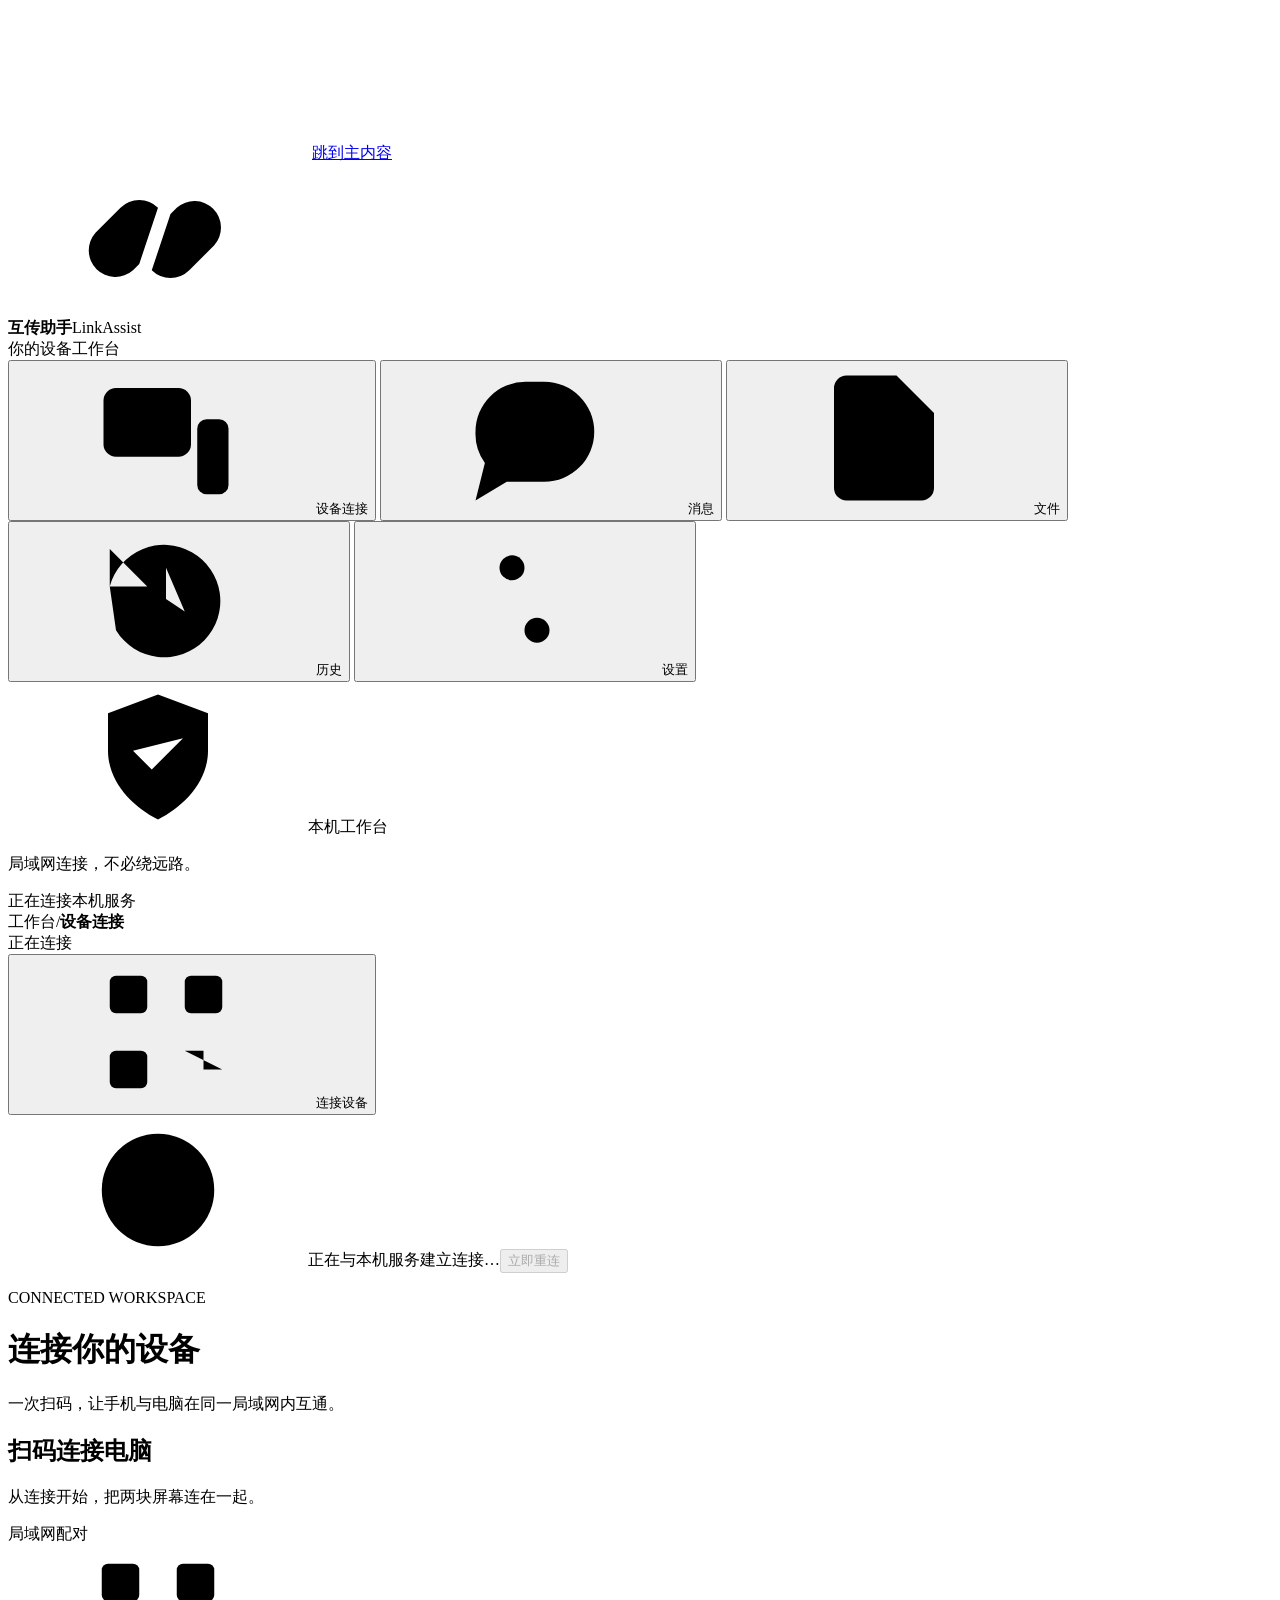
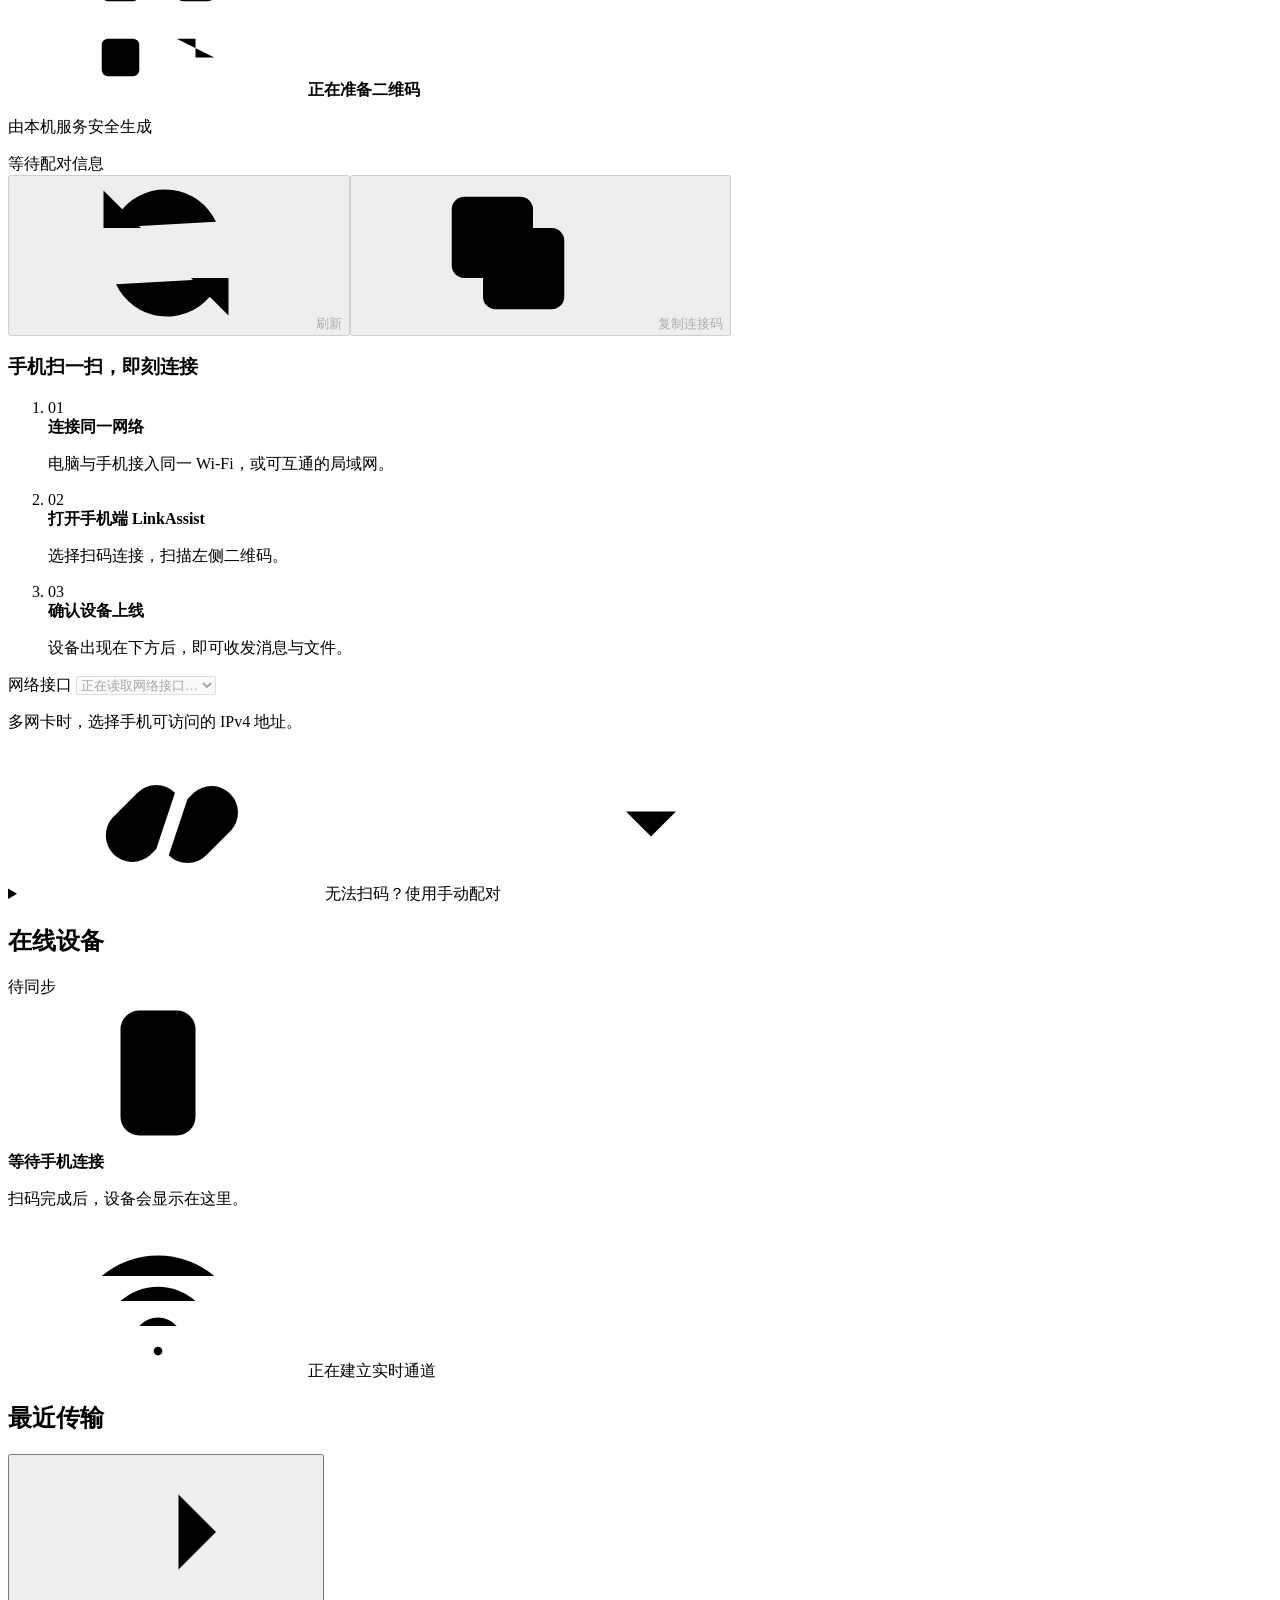
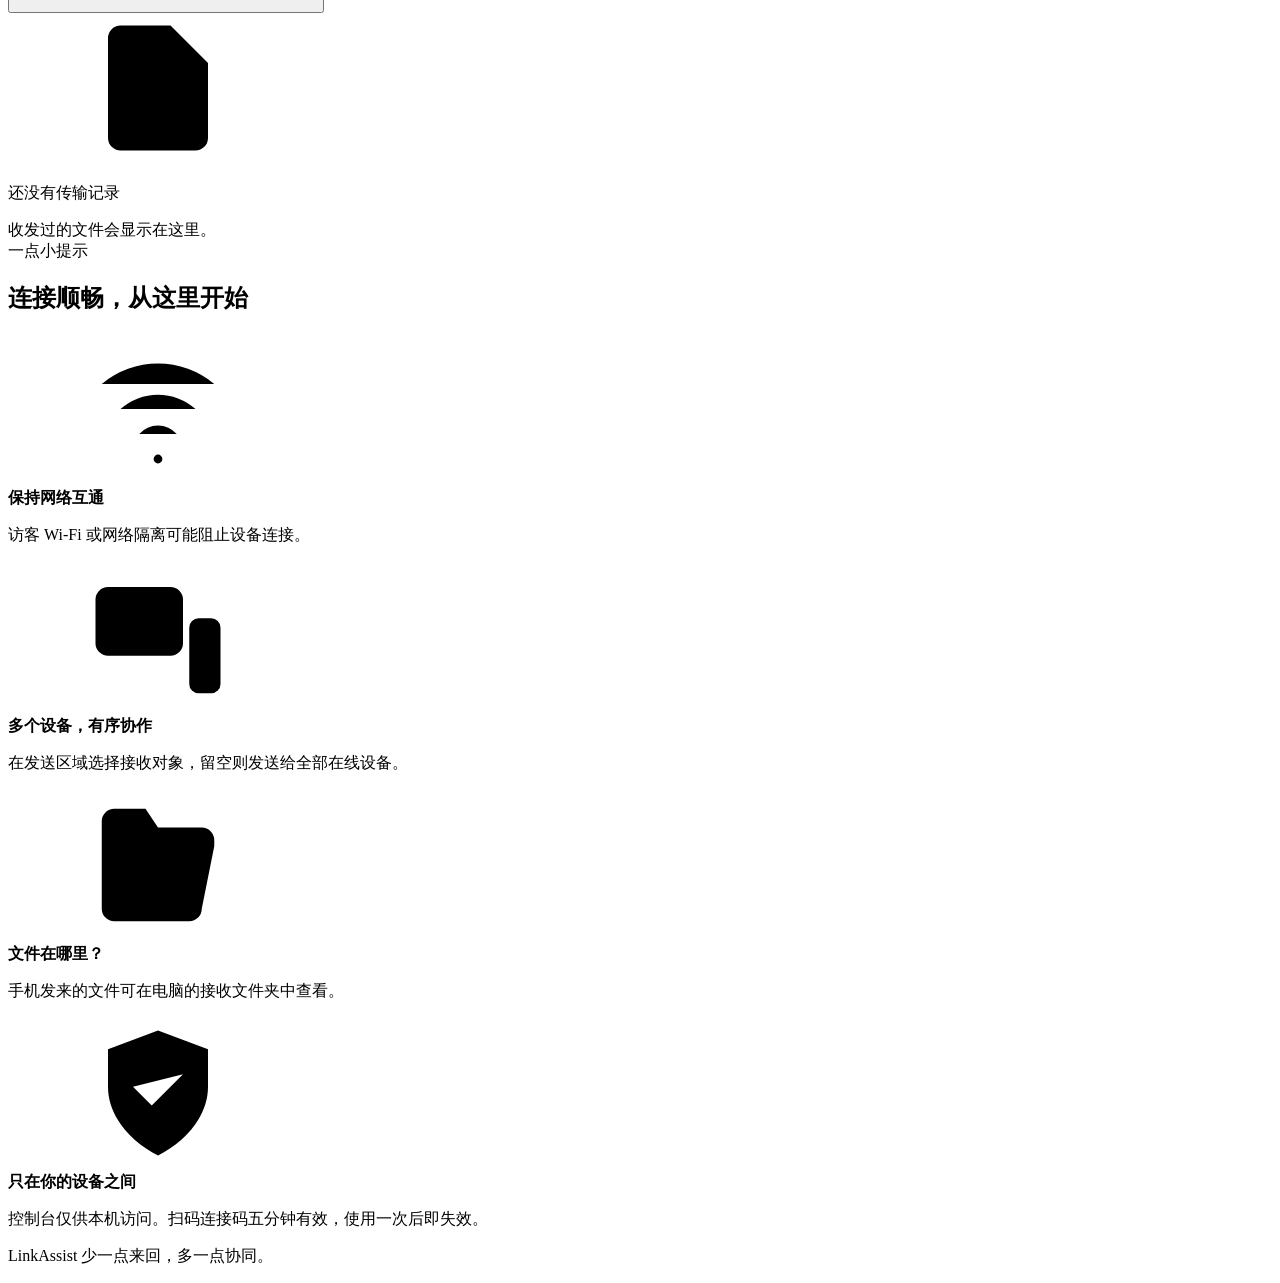
==== pc/static/index.html @ c42f3e5c "feat: 扫码配对、双端界面重构与 GitHub 自动检查更新 (3.0.0) - 电脑端:一次性扫码配对二维码(5分钟/单次有效)、控制台仅限本机访问、   界面全面重构(侧栏导航/传输队列/定向" ====
<!DOCTYPE html>
<html lang="zh-CN">
<head>
  <meta charset="utf-8">
  <meta name="viewport" content="width=device-width, initial-scale=1">
  <meta name="color-scheme" content="light">
  <title>互传助手 · LinkAssist</title>
  <link rel="icon" href="data:,">
  <link rel="stylesheet" href="/static/style.css?v=5">
  <script src="/static/app.js?v=5" defer></script>
</head>
<body>
  <svg class="svg-sprite" xmlns="http://www.w3.org/2000/svg" aria-hidden="true" focusable="false">
    <symbol id="i-link" viewBox="0 0 24 24"><path d="m10 13 4-4m-6 7-1 1a4.25 4.25 0 0 1-6-6l4-4a4.25 4.25 0 0 1 6 0m2 1 1-1a4.25 4.25 0 0 1 6 6l-4 4a4.25 4.25 0 0 1-6 0" transform="translate(1 0)"/></symbol>
    <symbol id="i-devices" viewBox="0 0 24 24"><rect x="2" y="4" width="14" height="11" rx="2"/><path d="M5 20h8m-4-5v5"/><rect x="17" y="9" width="5" height="12" rx="1.5"/><path d="M19 18h1"/></symbol>
    <symbol id="i-phone" viewBox="0 0 24 24"><rect x="6" y="2" width="12" height="20" rx="3"/><path d="M10 5h4m-3 14h2"/></symbol>
    <symbol id="i-message" viewBox="0 0 24 24"><path d="M21 11a8 8 0 0 1-8 8H7l-5 3 1.5-6A8 8 0 0 1 2 11a8 8 0 0 1 8-8h3a8 8 0 0 1 8 8Z"/><path d="M7 9h9m-9 4h6"/></symbol>
    <symbol id="i-file" viewBox="0 0 24 24"><path d="M14 2H6a2 2 0 0 0-2 2v16a2 2 0 0 0 2 2h12a2 2 0 0 0 2-2V8Zm0 0v6h6M8 13h8m-8 4h5"/></symbol>
    <symbol id="i-history" viewBox="0 0 24 24"><path d="M3 10a9 9 0 1 1 1 7M3 4v6h6m3-3v5l3 2"/></symbol>
    <symbol id="i-settings" viewBox="0 0 24 24"><path d="M4 7h6m4 0h6M4 17h10m4 0h2"/><circle cx="12" cy="7" r="2"/><circle cx="16" cy="17" r="2"/></symbol>
    <symbol id="i-qr" viewBox="0 0 24 24"><rect x="3" y="3" width="6" height="6" rx="1"/><rect x="15" y="3" width="6" height="6" rx="1"/><rect x="3" y="15" width="6" height="6" rx="1"/><path d="M15 15h3v3h3m-6 3h3m3-6v-3M3 12h3m6-9v3m0 6h3m-3 3v3"/></symbol>
    <symbol id="i-refresh" viewBox="0 0 24 24"><path d="M20 7a9 9 0 0 0-15-2L2 8m0-6v6h6m-4 9a9 9 0 0 0 15 2l3-3m0 6v-6h-6"/></symbol>
    <symbol id="i-copy" viewBox="0 0 24 24"><rect x="8" y="8" width="13" height="13" rx="2"/><path d="M16 8V5a2 2 0 0 0-2-2H5a2 2 0 0 0-2 2v9a2 2 0 0 0 2 2h3"/></symbol>
    <symbol id="i-upload" viewBox="0 0 24 24"><path d="M12 16V3m-5 5 5-5 5 5M4 15v4a2 2 0 0 0 2 2h12a2 2 0 0 0 2-2v-4"/></symbol>
    <symbol id="i-download" viewBox="0 0 24 24"><path d="M12 3v13m-5-5 5 5 5-5M4 16v3a2 2 0 0 0 2 2h12a2 2 0 0 0 2-2v-3"/></symbol>
    <symbol id="i-folder" viewBox="0 0 24 24"><path d="M3 7V5a2 2 0 0 1 2-2h5l2 3h7a2 2 0 0 1 2 2v1M3 7h16a2 2 0 0 1 2 2l-2 10a2 2 0 0 1-2 2H5a2 2 0 0 1-2-2Z"/></symbol>
    <symbol id="i-search" viewBox="0 0 24 24"><circle cx="10.5" cy="10.5" r="7"/><path d="m16 16 5 5"/></symbol>
    <symbol id="i-arrow" viewBox="0 0 24 24"><path d="M4 12h16m-6-6 6 6-6 6"/></symbol>
    <symbol id="i-chevron" viewBox="0 0 24 24"><path d="m8 10 4 4 4-4"/></symbol>
    <symbol id="i-close" viewBox="0 0 24 24"><path d="m6 6 12 12M6 18 18 6"/></symbol>
    <symbol id="i-minus" viewBox="0 0 24 24"><path d="M5 12h14"/></symbol>
    <symbol id="i-check" viewBox="0 0 24 24"><path d="m5 12 4 4L19 6"/></symbol>
    <symbol id="i-shield" viewBox="0 0 24 24"><path d="m12 2 8 3v6c0 5-4 9-8 11-4-2-8-6-8-11V5Zm-4 9 3 3 5-5"/></symbol>
    <symbol id="i-network" viewBox="0 0 24 24"><path d="M3 8a14 14 0 0 1 18 0M6 12a9 9 0 0 1 12 0m-9 4a4 4 0 0 1 6 0"/><circle cx="12" cy="20" r=".7"/></symbol>
    <symbol id="i-info" viewBox="0 0 24 24"><circle cx="12" cy="12" r="9"/><path d="M12 11v6m0-10v.1"/></symbol>
    <symbol id="i-external" viewBox="0 0 24 24"><path d="M14 3h7v7m0-7L10 14m0-10H5a2 2 0 0 0-2 2v13a2 2 0 0 0 2 2h13a2 2 0 0 0 2-2v-5"/></symbol>
    <symbol id="i-bell" viewBox="0 0 24 24"><path d="M18 8a6 6 0 0 0-12 0c0 8-3 8-3 10h18c0-2-3-2-3-10M9 21h6"/></symbol>
    <symbol id="i-send" viewBox="0 0 24 24"><path d="m3 3 19 9-19 9 4-9Zm4 9h15"/></symbol>
    <symbol id="i-trash" viewBox="0 0 24 24"><path d="M3 6h18M9 6V3h6v3M5 6l1 15h12l1-15M10 10v7m4-7v7"/></symbol>
  </svg>

  <a class="skip-link" href="#mainContent">跳到主内容</a>
  <div class="desktop-titlebar" id="desktopTitlebar" hidden>
    <div class="titlebar-label pywebview-drag-region"><svg class="icon"><use href="#i-link"/></svg><span>LinkAssist · 互传助手</span></div>
    <button class="window-button" id="btnCollapse" type="button" title="收起到悬浮球" aria-label="收起到悬浮球"><svg class="icon"><use href="#i-minus"/></svg></button>
    <button class="window-button window-close" id="btnQuit" type="button" title="退出互传助手" aria-label="退出互传助手"><svg class="icon"><use href="#i-close"/></svg></button>
  </div>

  <div class="app-shell">
    <aside class="sidebar" aria-label="主导航">
      <div class="brand"><span class="brand-mark"><svg class="icon"><use href="#i-link"/></svg></span><div><strong>互传助手</strong><span>LinkAssist</span></div></div>
      <div class="nav-caption">你的设备工作台</div>
      <nav class="navigation" aria-label="功能页面">
        <button class="nav-item active" type="button" data-view="connections" aria-current="page"><svg class="icon"><use href="#i-devices"/></svg><span>设备连接</span></button>
        <button class="nav-item" type="button" data-view="messages"><svg class="icon"><use href="#i-message"/></svg><span>消息</span><span class="nav-count" id="navMessageCount" hidden></span></button>
        <button class="nav-item" type="button" data-view="files"><svg class="icon"><use href="#i-file"/></svg><span>文件</span></button>
        <button class="nav-item" type="button" data-view="history"><svg class="icon"><use href="#i-history"/></svg><span>历史</span></button>
        <button class="nav-item" type="button" data-view="settings"><svg class="icon"><use href="#i-settings"/></svg><span>设置</span></button>
      </nav>
      <div class="sidebar-foot">
        <div class="local-label"><svg class="icon"><use href="#i-shield"/></svg><span>本机工作台</span></div>
        <p>局域网连接，不必绕远路。</p>
        <div class="sidebar-status"><span class="dot" id="sidebarDot"></span><span id="sidebarStatus">正在连接本机服务</span></div>
      </div>
    </aside>

    <div class="workspace">
      <header class="topbar">
        <div class="breadcrumb"><span>工作台</span><span class="breadcrumb-slash">/</span><strong id="viewLabel">设备连接</strong></div>
        <div class="topbar-actions">
          <label class="top-recipient" id="topRecipient" hidden><span>发送至</span><select id="recipientSelect" aria-label="消息与文件的接收对象"><option value="">全部在线设备</option></select></label>
          <div class="service-status" role="status"><span class="dot" id="dotService"></span><span id="serviceText">正在连接</span></div>
          <button class="button secondary small" id="btnQuickPair" type="button"><svg class="icon"><use href="#i-qr"/></svg><span>连接设备</span></button>
        </div>
      </header>
      <div class="service-banner" id="connectionNotice" role="status"><svg class="icon"><use href="#i-info"/></svg><span id="connectionNoticeText">正在与本机服务建立连接…</span><button class="text-button" id="btnReconnect" type="button" disabled>立即重连</button></div>

      <div class="workspace-scroll" id="mainScroll" tabindex="0" role="region" aria-label="工作台内容，可滚动">
        <div class="content-grid">
          <main id="mainContent" tabindex="-1">
            <header class="page-heading"><p class="eyebrow" id="viewEyebrow">CONNECTED WORKSPACE</p><h1 id="pageTitle" tabindex="-1">连接你的设备</h1><p id="pageDescription">一次扫码，让手机与电脑在同一局域网内互通。</p></header>

            <section class="page" id="page-connections" aria-labelledby="pageTitle">
              <article class="panel pairing-card" aria-labelledby="pairTitle">
                <header class="panel-heading"><div><h2 id="pairTitle">扫码连接电脑</h2><p>从连接开始，把两块屏幕连在一起。</p></div><span class="badge neutral">局域网配对</span></header>
                <div class="pairing-body">
                  <div class="qr-column">
                    <div class="qr-frame" id="qrFrame" aria-busy="true">
                      <img id="qrImage" width="232" height="232" alt="使用手机端 LinkAssist 扫描此二维码连接电脑" hidden>
                      <div class="qr-placeholder" id="qrPlaceholder"><svg class="icon"><use href="#i-qr"/></svg><strong id="qrState">正在准备二维码</strong><p id="qrHint">由本机服务安全生成</p></div>
                    </div>
                    <div class="qr-caption"><span class="dot" id="qrDot"></span><span id="pairCountdown" role="timer" aria-live="off" aria-label="二维码有效时间">等待配对信息</span></div>
                    <div class="qr-actions"><button class="button ghost small" id="btnRefreshPair" type="button" disabled><svg class="icon"><use href="#i-refresh"/></svg>刷新</button><button class="button ghost small" id="btnCopyPair" type="button" disabled><svg class="icon"><use href="#i-copy"/></svg>复制连接码</button></div>
                  </div>
                  <div class="pair-guidance">
                    <h3>手机扫一扫，即刻连接</h3>
                    <ol class="pair-steps">
                      <li><span class="step-number">01</span><div><strong>连接同一网络</strong><p>电脑与手机接入同一 Wi-Fi，或可互通的局域网。</p></div></li>
                      <li><span class="step-number">02</span><div><strong>打开手机端 LinkAssist</strong><p>选择扫码连接，扫描左侧二维码。</p></div></li>
                      <li><span class="step-number">03</span><div><strong>确认设备上线</strong><p>设备出现在下方后，即可收发消息与文件。</p></div></li>
                    </ol>
                    <label class="field-label" for="hostSelect">网络接口</label>
                    <select id="hostSelect" disabled><option value="">正在读取网络接口…</option></select>
                    <p class="field-help" id="pairHostHint">多网卡时，选择手机可访问的 IPv4 地址。</p>
                  </div>
                </div>
                <p class="inline-notice error" id="pairError" role="status" hidden></p>
                <details class="manual-pair" id="manualPair">
                  <summary><svg class="icon"><use href="#i-link"/></svg><span>无法扫码？使用手动配对</span><svg class="icon chevron"><use href="#i-chevron"/></svg></summary>
                  <div class="manual-content"><p>仅在手机端填写以下信息；电脑控制台不对其他设备开放。</p><dl class="manual-grid">
                    <div><dt>连接地址</dt><dd><code id="detailAddr">等待服务连接</code><button class="icon-button" id="btnCopyAddr" type="button" aria-label="复制手机端连接地址" disabled><svg class="icon"><use href="#i-copy"/></svg></button></dd></div>
                    <div><dt>手动配对码</dt><dd><code id="detailToken">等待服务连接</code><button class="icon-button" id="btnCopyToken" type="button" aria-label="复制手动配对码" disabled><svg class="icon"><use href="#i-copy"/></svg></button></dd></div>
                    <div><dt>电脑名称</dt><dd id="detailName">等待服务连接</dd></div>
                  </dl></div>
                </details>
              </article>
              <article class="panel devices-panel" aria-labelledby="devicesTitle">
                <header class="panel-heading tight"><h2 id="devicesTitle">在线设备</h2><span class="subtle" id="deviceCount">待同步</span></header>
                <div class="device-list" id="deviceList"></div>
                <div class="empty-state compact" id="deviceEmpty"><span class="empty-icon"><svg class="icon"><use href="#i-phone"/></svg></span><div><strong id="deviceEmptyTitle">等待手机连接</strong><p id="deviceEmptyHint">扫码完成后，设备会显示在这里。</p></div></div>
                <div class="panel-foot"><svg class="icon"><use href="#i-network"/></svg><span id="channelText">正在建立实时通道</span></div>
              </article>
            </section>

            <section class="page" id="page-messages" aria-labelledby="pageTitle" hidden>
              <article class="panel messages-panel">
                <div class="message-toolbar"><div class="filter-tabs" role="group" aria-label="消息分类"><button class="filter active" type="button" data-filter="all" aria-pressed="true">全部</button><button class="filter" type="button" data-filter="code" aria-pressed="false">验证码 / 通知</button><button class="filter" type="button" data-filter="chat" aria-pressed="false">聊天</button></div><button class="text-button muted" id="btnClear" type="button" disabled><svg class="icon"><use href="#i-trash"/></svg>清空</button></div>
                <label class="search-field message-search"><svg class="icon"><use href="#i-search"/></svg><input id="messageSearch" type="search" placeholder="搜索消息、来源或验证码" aria-label="搜索消息、来源或验证码" autocomplete="off"></label>
                <div class="feed-wrap" id="feedWrap" tabindex="0" role="region" aria-label="消息阅读区，可滚动"><div class="feed" id="feed" role="list" aria-label="消息列表，最新消息在前"></div><div class="empty-state tall" id="messageEmpty"><span class="empty-icon"><svg class="icon"><use href="#i-message"/></svg></span><strong id="messageEmptyTitle">让消息在设备间流动</strong><p id="messageEmptyHint">连接手机后，聊天、验证码与通知会显示在这里。</p></div></div>
                <form class="composer" id="messageComposer"><div class="composer-heading"><label for="messageInput">发送消息</label><label class="composer-recipient"><span>接收对象</span><select id="recipientComposer" aria-label="消息接收对象，与文件发送同步"><option value="">全部在线设备</option></select></label></div><textarea id="messageInput" rows="3" maxlength="10000" placeholder="写点什么，让另一端接着继续…" aria-describedby="composeHint"></textarea><div class="composer-bottom"><p id="composeHint" role="status">连接手机后即可发送。Enter 发送，Shift + Enter 换行。</p><button class="button primary" id="btnSend" type="submit" disabled><svg class="icon"><use href="#i-send"/></svg><span id="sendLabel">发送</span></button></div></form>
              </article>
            </section>

            <section class="page" id="page-files" aria-labelledby="pageTitle" hidden>
              <article class="panel upload-panel"><header class="panel-heading"><div><h2>把文件发送到另一端</h2><p>接收对象与消息同步，加入队列后不会自动改发。</p></div></header><div class="dropzone" id="dropZone" tabindex="0" role="group" aria-label="拖入多个文件，或按 Enter 选择文件" aria-disabled="true"><span class="upload-icon"><svg class="icon"><use href="#i-upload"/></svg></span><strong>拖入文件，轻松接力</strong><p>支持多选 · 按加入顺序传输 · 单文件最大 512 MiB</p><button class="button primary" id="btnPickFile" type="button" disabled><svg class="icon"><use href="#i-file"/></svg>选择文件</button><input id="fileInput" type="file" multiple hidden></div><p class="upload-hint" id="uploadHint">连接手机后即可发送文件。</p></article>
              <div class="section-heading"><div><h2>传输队列</h2><span class="subtle" id="queueSummary">暂无记录</span></div><div class="button-group"><button class="button ghost small" id="btnFolder" type="button"><svg class="icon"><use href="#i-folder"/></svg>接收文件夹</button><button class="icon-button" id="btnRefreshTransfers" type="button" aria-label="刷新传输记录" title="刷新传输记录"><svg class="icon"><use href="#i-refresh"/></svg></button></div></div>
              <p class="inline-notice error" id="transferError" role="status" hidden></p>
              <div class="transfer-list" id="transferList" role="list" aria-label="文件传输队列"></div>
              <div class="empty-state panel" id="transferEmpty"><span class="empty-icon"><svg class="icon"><use href="#i-file"/></svg></span><strong>还没有传输记录</strong><p>选几个文件，让工作从这里接着走。</p></div>
              <p class="section-note">“中转就绪”表示文件已上传到电脑服务，不代表手机已保存。失败任务可在本次打开期间重试。</p>
            </section>

            <section class="page" id="page-history" aria-labelledby="pageTitle" hidden>
              <div class="history-tools"><label class="search-field"><svg class="icon"><use href="#i-search"/></svg><input id="historySearch" type="search" placeholder="搜索文件名、设备或状态" aria-label="搜索传输历史" autocomplete="off"></label><select id="historyFilter" aria-label="筛选传输状态"><option value="all">全部状态</option><option value="active">进行中</option><option value="complete">已送达 / 中转就绪</option><option value="failed">失败</option><option value="cancelled">已取消</option></select><button class="icon-button" id="btnRefreshHistory" type="button" aria-label="刷新历史记录" title="刷新历史记录"><svg class="icon"><use href="#i-refresh"/></svg></button></div>
              <p class="inline-notice error" id="historyError" role="status" hidden></p><div class="transfer-list" id="historyList" role="list" aria-label="传输历史，最新记录在前"></div><div class="empty-state panel tall" id="historyEmpty"><span class="empty-icon"><svg class="icon"><use href="#i-history"/></svg></span><strong id="historyEmptyTitle">每一次传输，都留有记录</strong><p id="historyEmptyHint">文件传输开始后，可在这里查看结果与重新下载。</p></div>
            </section>

            <section class="page" id="page-settings" aria-labelledby="pageTitle" hidden>
              <article class="panel settings-panel"><header class="panel-heading"><h2>版本与更新</h2><span class="badge neutral" id="updateStatus">尚未获取</span></header><div class="version-grid"><div><span>当前版本</span><strong id="currentVersion">—</strong></div><div><span>最新发布</span><strong id="latestVersion">尚未获取</strong></div></div><p class="update-message" id="updateMessage" role="status">连接本机服务后读取更新信息。</p><div class="update-actions"><button class="button secondary" id="btnCheckUpdates" type="button" disabled><svg class="icon"><use href="#i-refresh"/></svg>检查更新</button><button class="button primary" id="btnDownloadUpdate" type="button" hidden><svg class="icon"><use href="#i-external"/></svg>前往 GitHub 下载</button></div><p class="field-help" id="updateCheckedAt">尚未检查</p><details class="release-details" id="releaseDetails" hidden><summary>版本说明与校验信息<svg class="icon chevron"><use href="#i-chevron"/></svg></summary><pre id="releaseNotes" class="release-notes"></pre><dl class="release-meta"><div><dt>安装包大小</dt><dd id="updateSize">未提供</dd></div><div><dt>SHA-256</dt><dd><code id="updateSha">未提供</code></dd></div></dl></details></article>
              <form class="panel settings-panel" id="updateSettings"><header class="panel-heading"><h2>更新偏好</h2></header><label class="checkbox-field"><input id="autoCheckUpdates" type="checkbox"><span><strong>自动检查更新</strong><small>仅检查新版本，不自动下载或安装。</small></span></label><label class="field-label" for="updateRepository">GitHub 更新来源</label><input class="text-input" id="updateRepository" placeholder="owner/repo" maxlength="140" spellcheck="false" autocomplete="off" aria-describedby="repositoryHint"><p class="field-help" id="repositoryHint">填写仓库名 owner/repo。私有仓库或未发布 Release 时会显示实际检查结果。</p><div class="settings-save"><span class="field-help" id="settingsHint" role="status">偏好保存在本机。</span><button class="button primary" id="btnSaveSettings" type="submit" disabled>保存设置</button></div></form>
              <div class="settings-footnote"><svg class="icon"><use href="#i-shield"/></svg><p>更新检查不影响当前传输。下载由你确认并在 GitHub 完成，互传助手不会自动安装。</p></div>
            </section>
          </main>

          <aside class="context-rail" aria-label="辅助信息">
            <article class="rail-card"><header class="rail-heading"><h2>最近传输</h2><button class="icon-button" id="btnAllHistory" type="button" title="查看全部传输历史" aria-label="查看全部传输历史"><svg class="icon"><use href="#i-arrow"/></svg></button></header><div id="recentTransfers" class="recent-list" role="list" aria-label="最近三项传输"></div><div class="rail-empty" id="recentEmpty"><svg class="icon"><use href="#i-file"/></svg><p>还没有传输记录</p><span>收发过的文件会显示在这里。</span></div><p class="rail-error" id="recentError" role="status" hidden></p></article>
            <article class="rail-card tips-card"><span class="rail-kicker">一点小提示</span><h2>连接顺畅，从这里开始</h2><div class="tip"><svg class="icon"><use href="#i-network"/></svg><div><strong>保持网络互通</strong><p>访客 Wi-Fi 或网络隔离可能阻止设备连接。</p></div></div><div class="tip"><svg class="icon"><use href="#i-devices"/></svg><div><strong>多个设备，有序协作</strong><p>在发送区域选择接收对象，留空则发送给全部在线设备。</p></div></div><div class="tip"><svg class="icon"><use href="#i-folder"/></svg><div><strong>文件在哪里？</strong><p>手机发来的文件可在电脑的接收文件夹中查看。</p></div></div></article>
            <div class="privacy-note"><svg class="icon"><use href="#i-shield"/></svg><div><strong>只在你的设备之间</strong><p>控制台仅供本机访问。扫码连接码五分钟有效，使用一次后即失效。</p></div></div>
            <p class="rail-signature">LinkAssist <span>少一点来回，多一点协同。</span></p>
          </aside>
        </div>
      </div>
    </div>
  </div>
  <iframe name="downloadFrame" id="downloadFrame" title="文件下载" sandbox="allow-downloads allow-same-origin" hidden></iframe>
  <div class="toast" id="toast" role="status" aria-live="polite" aria-atomic="true"></div>
  <noscript><div class="noscript">请启用 JavaScript，才能连接设备与传输文件。</div></noscript>
</body>
</html>
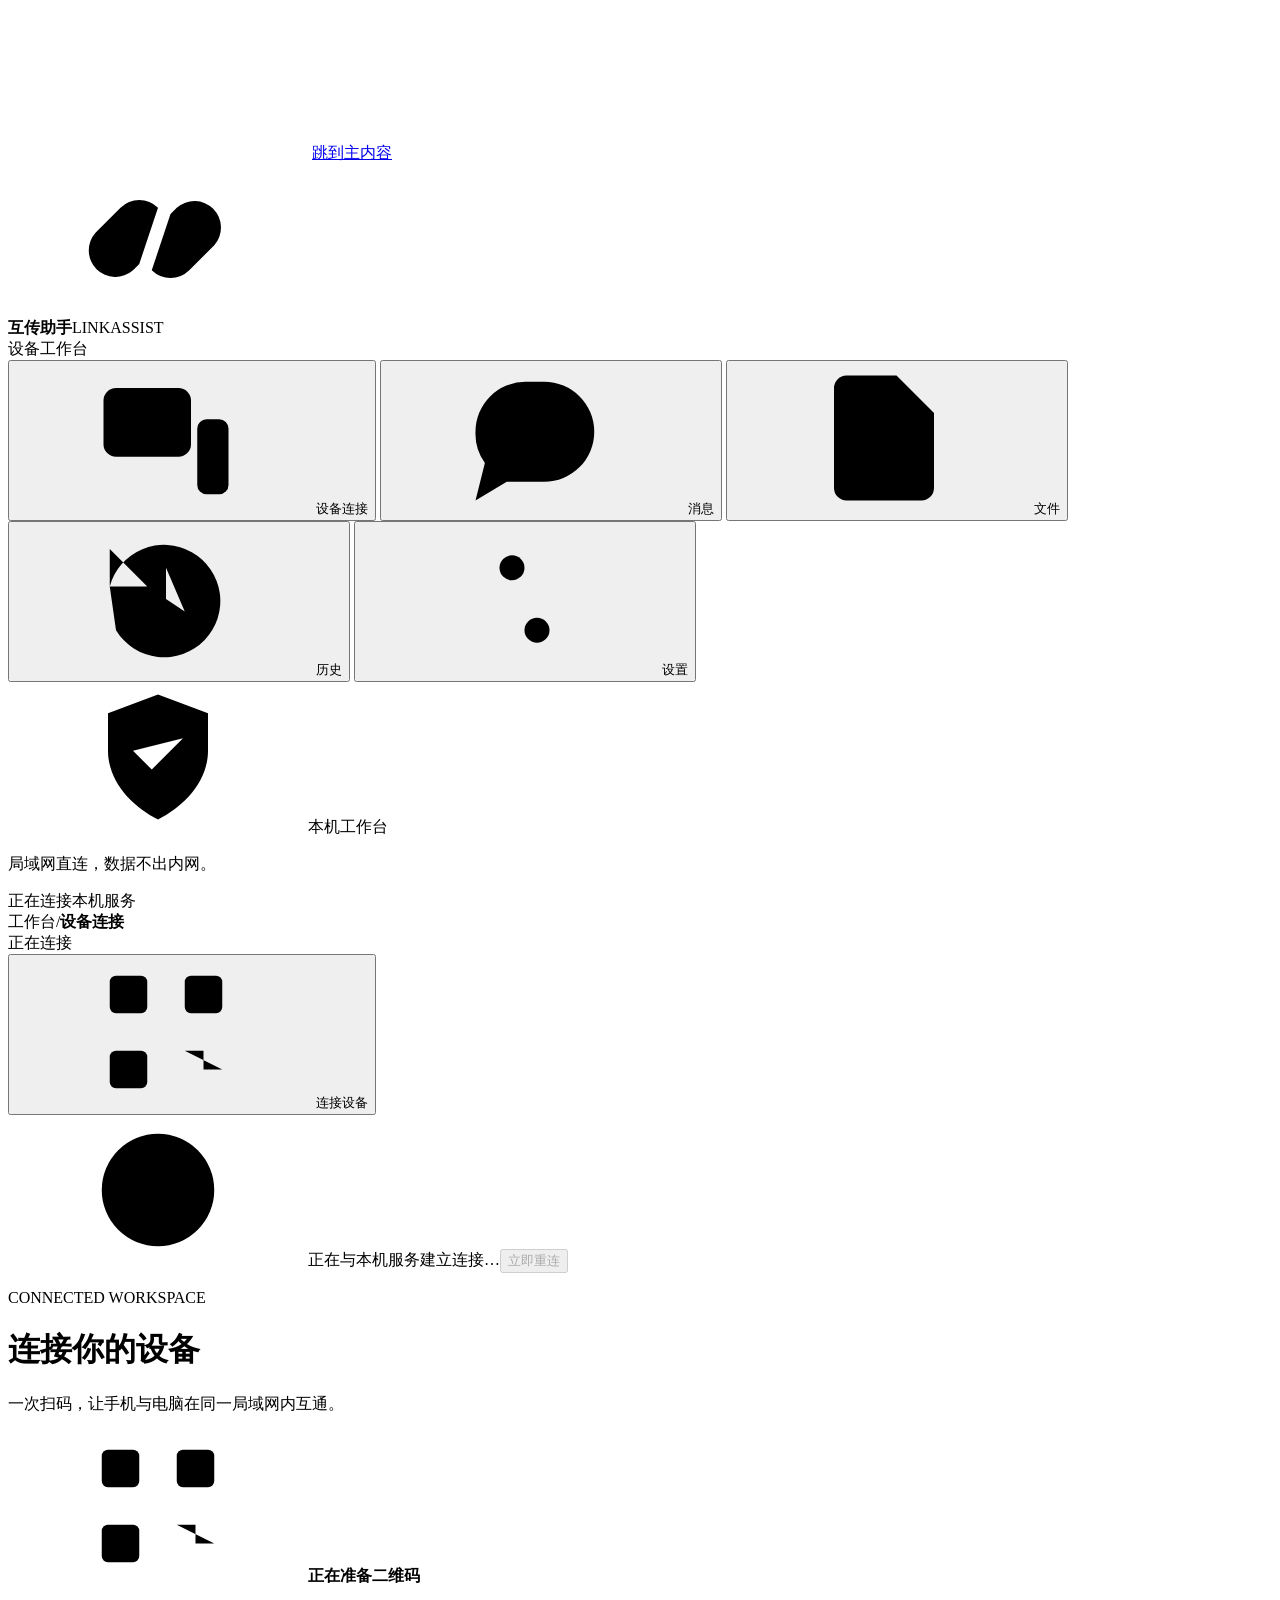
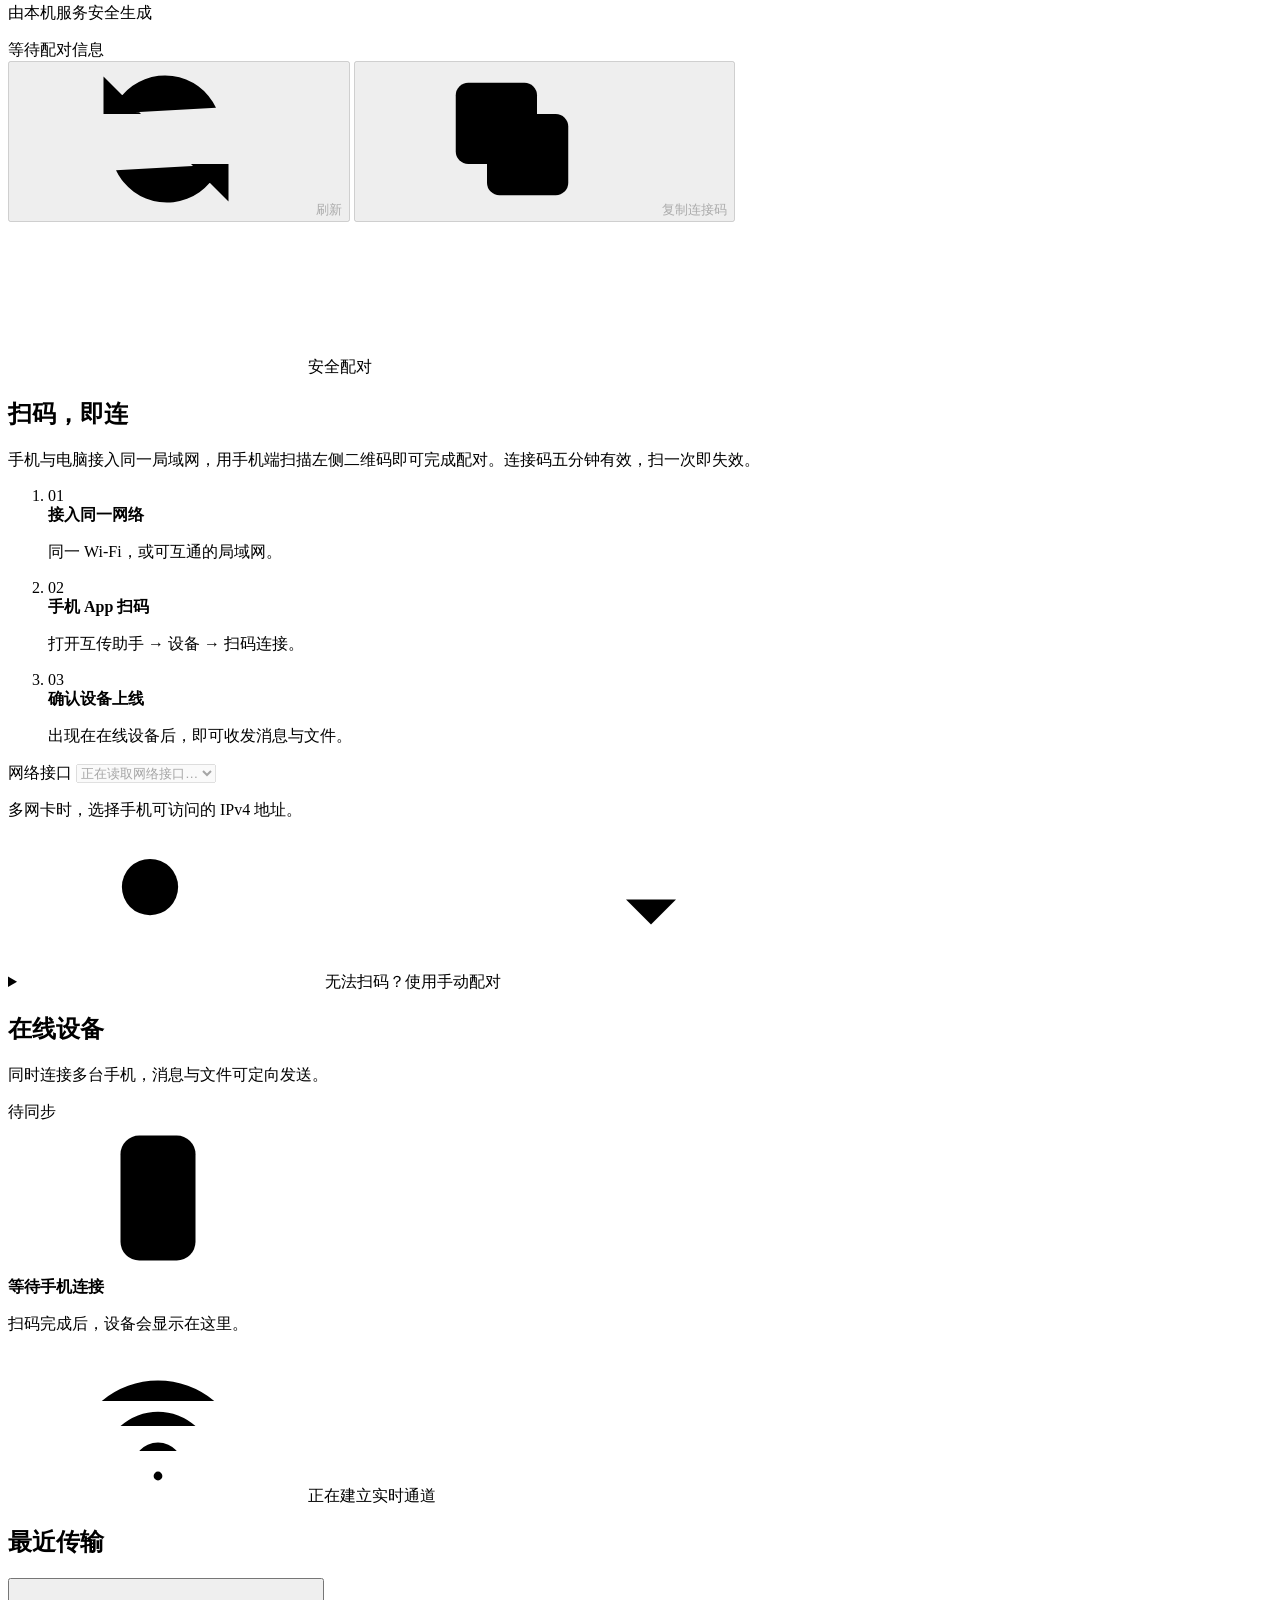
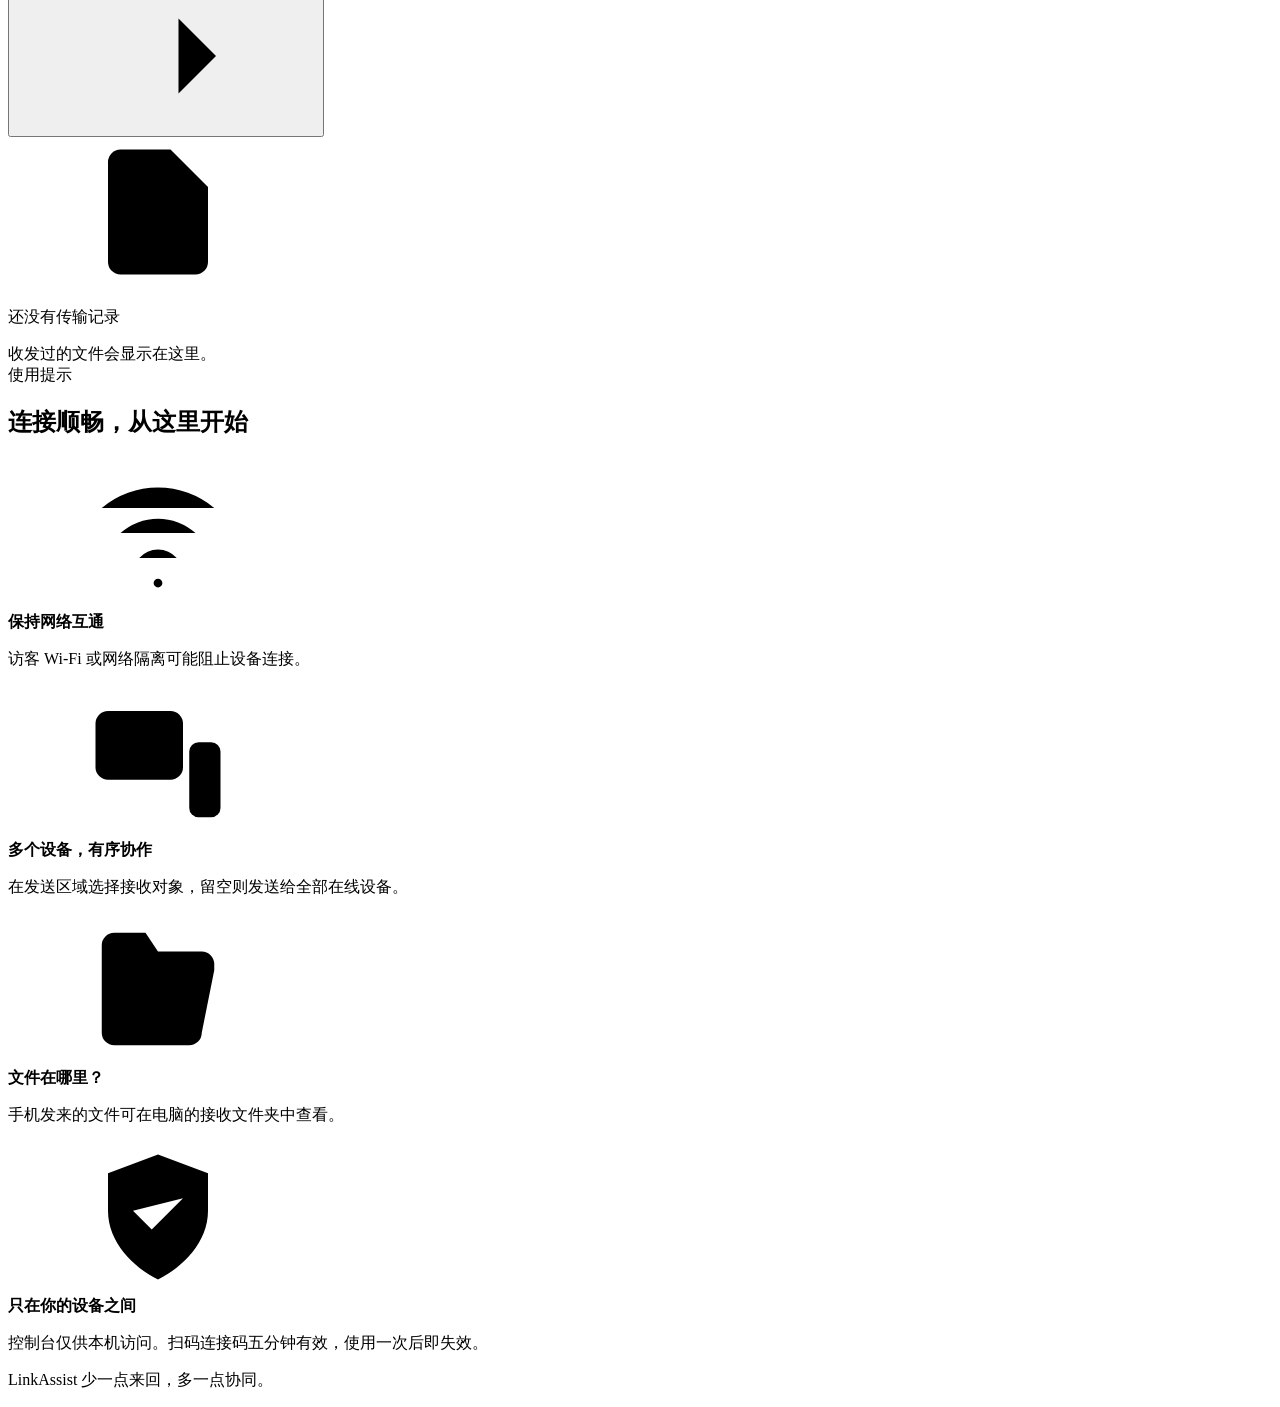
==== commit 181aed46: "feat: 双端界面重做与连接稳定性加固 (3.1.0) - 电脑端:全新深墨/浅色工作台视觉,二维码卡、设备卡、传输卡、设置分组全部重做 - 手机端:墨玉主题、悬浮式底栏、新顶栏状态区、新气泡/验证" ====
--- a/pc/static/index.html
+++ b/pc/static/index.html
@@ -1,169 +1,284 @@
-<!DOCTYPE html>
-<html lang="zh-CN">
-<head>
-  <meta charset="utf-8">
-  <meta name="viewport" content="width=device-width, initial-scale=1">
-  <meta name="color-scheme" content="light">
-  <title>互传助手 · LinkAssist</title>
-  <link rel="icon" href="data:,">
-  <link rel="stylesheet" href="/static/style.css?v=5">
-  <script src="/static/app.js?v=5" defer></script>
-</head>
-<body>
-  <svg class="svg-sprite" xmlns="http://www.w3.org/2000/svg" aria-hidden="true" focusable="false">
-    <symbol id="i-link" viewBox="0 0 24 24"><path d="m10 13 4-4m-6 7-1 1a4.25 4.25 0 0 1-6-6l4-4a4.25 4.25 0 0 1 6 0m2 1 1-1a4.25 4.25 0 0 1 6 6l-4 4a4.25 4.25 0 0 1-6 0" transform="translate(1 0)"/></symbol>
-    <symbol id="i-devices" viewBox="0 0 24 24"><rect x="2" y="4" width="14" height="11" rx="2"/><path d="M5 20h8m-4-5v5"/><rect x="17" y="9" width="5" height="12" rx="1.5"/><path d="M19 18h1"/></symbol>
-    <symbol id="i-phone" viewBox="0 0 24 24"><rect x="6" y="2" width="12" height="20" rx="3"/><path d="M10 5h4m-3 14h2"/></symbol>
-    <symbol id="i-message" viewBox="0 0 24 24"><path d="M21 11a8 8 0 0 1-8 8H7l-5 3 1.5-6A8 8 0 0 1 2 11a8 8 0 0 1 8-8h3a8 8 0 0 1 8 8Z"/><path d="M7 9h9m-9 4h6"/></symbol>
-    <symbol id="i-file" viewBox="0 0 24 24"><path d="M14 2H6a2 2 0 0 0-2 2v16a2 2 0 0 0 2 2h12a2 2 0 0 0 2-2V8Zm0 0v6h6M8 13h8m-8 4h5"/></symbol>
-    <symbol id="i-history" viewBox="0 0 24 24"><path d="M3 10a9 9 0 1 1 1 7M3 4v6h6m3-3v5l3 2"/></symbol>
-    <symbol id="i-settings" viewBox="0 0 24 24"><path d="M4 7h6m4 0h6M4 17h10m4 0h2"/><circle cx="12" cy="7" r="2"/><circle cx="16" cy="17" r="2"/></symbol>
-    <symbol id="i-qr" viewBox="0 0 24 24"><rect x="3" y="3" width="6" height="6" rx="1"/><rect x="15" y="3" width="6" height="6" rx="1"/><rect x="3" y="15" width="6" height="6" rx="1"/><path d="M15 15h3v3h3m-6 3h3m3-6v-3M3 12h3m6-9v3m0 6h3m-3 3v3"/></symbol>
-    <symbol id="i-refresh" viewBox="0 0 24 24"><path d="M20 7a9 9 0 0 0-15-2L2 8m0-6v6h6m-4 9a9 9 0 0 0 15 2l3-3m0 6v-6h-6"/></symbol>
-    <symbol id="i-copy" viewBox="0 0 24 24"><rect x="8" y="8" width="13" height="13" rx="2"/><path d="M16 8V5a2 2 0 0 0-2-2H5a2 2 0 0 0-2 2v9a2 2 0 0 0 2 2h3"/></symbol>
-    <symbol id="i-upload" viewBox="0 0 24 24"><path d="M12 16V3m-5 5 5-5 5 5M4 15v4a2 2 0 0 0 2 2h12a2 2 0 0 0 2-2v-4"/></symbol>
-    <symbol id="i-download" viewBox="0 0 24 24"><path d="M12 3v13m-5-5 5 5 5-5M4 16v3a2 2 0 0 0 2 2h12a2 2 0 0 0 2-2v-3"/></symbol>
-    <symbol id="i-folder" viewBox="0 0 24 24"><path d="M3 7V5a2 2 0 0 1 2-2h5l2 3h7a2 2 0 0 1 2 2v1M3 7h16a2 2 0 0 1 2 2l-2 10a2 2 0 0 1-2 2H5a2 2 0 0 1-2-2Z"/></symbol>
-    <symbol id="i-search" viewBox="0 0 24 24"><circle cx="10.5" cy="10.5" r="7"/><path d="m16 16 5 5"/></symbol>
-    <symbol id="i-arrow" viewBox="0 0 24 24"><path d="M4 12h16m-6-6 6 6-6 6"/></symbol>
-    <symbol id="i-chevron" viewBox="0 0 24 24"><path d="m8 10 4 4 4-4"/></symbol>
-    <symbol id="i-close" viewBox="0 0 24 24"><path d="m6 6 12 12M6 18 18 6"/></symbol>
-    <symbol id="i-minus" viewBox="0 0 24 24"><path d="M5 12h14"/></symbol>
-    <symbol id="i-check" viewBox="0 0 24 24"><path d="m5 12 4 4L19 6"/></symbol>
-    <symbol id="i-shield" viewBox="0 0 24 24"><path d="m12 2 8 3v6c0 5-4 9-8 11-4-2-8-6-8-11V5Zm-4 9 3 3 5-5"/></symbol>
-    <symbol id="i-network" viewBox="0 0 24 24"><path d="M3 8a14 14 0 0 1 18 0M6 12a9 9 0 0 1 12 0m-9 4a4 4 0 0 1 6 0"/><circle cx="12" cy="20" r=".7"/></symbol>
-    <symbol id="i-info" viewBox="0 0 24 24"><circle cx="12" cy="12" r="9"/><path d="M12 11v6m0-10v.1"/></symbol>
-    <symbol id="i-external" viewBox="0 0 24 24"><path d="M14 3h7v7m0-7L10 14m0-10H5a2 2 0 0 0-2 2v13a2 2 0 0 0 2 2h13a2 2 0 0 0 2-2v-5"/></symbol>
-    <symbol id="i-bell" viewBox="0 0 24 24"><path d="M18 8a6 6 0 0 0-12 0c0 8-3 8-3 10h18c0-2-3-2-3-10M9 21h6"/></symbol>
-    <symbol id="i-send" viewBox="0 0 24 24"><path d="m3 3 19 9-19 9 4-9Zm4 9h15"/></symbol>
-    <symbol id="i-trash" viewBox="0 0 24 24"><path d="M3 6h18M9 6V3h6v3M5 6l1 15h12l1-15M10 10v7m4-7v7"/></symbol>
-  </svg>
-
-  <a class="skip-link" href="#mainContent">跳到主内容</a>
-  <div class="desktop-titlebar" id="desktopTitlebar" hidden>
-    <div class="titlebar-label pywebview-drag-region"><svg class="icon"><use href="#i-link"/></svg><span>LinkAssist · 互传助手</span></div>
-    <button class="window-button" id="btnCollapse" type="button" title="收起到悬浮球" aria-label="收起到悬浮球"><svg class="icon"><use href="#i-minus"/></svg></button>
-    <button class="window-button window-close" id="btnQuit" type="button" title="退出互传助手" aria-label="退出互传助手"><svg class="icon"><use href="#i-close"/></svg></button>
-  </div>
-
-  <div class="app-shell">
-    <aside class="sidebar" aria-label="主导航">
-      <div class="brand"><span class="brand-mark"><svg class="icon"><use href="#i-link"/></svg></span><div><strong>互传助手</strong><span>LinkAssist</span></div></div>
-      <div class="nav-caption">你的设备工作台</div>
-      <nav class="navigation" aria-label="功能页面">
-        <button class="nav-item active" type="button" data-view="connections" aria-current="page"><svg class="icon"><use href="#i-devices"/></svg><span>设备连接</span></button>
-        <button class="nav-item" type="button" data-view="messages"><svg class="icon"><use href="#i-message"/></svg><span>消息</span><span class="nav-count" id="navMessageCount" hidden></span></button>
-        <button class="nav-item" type="button" data-view="files"><svg class="icon"><use href="#i-file"/></svg><span>文件</span></button>
-        <button class="nav-item" type="button" data-view="history"><svg class="icon"><use href="#i-history"/></svg><span>历史</span></button>
-        <button class="nav-item" type="button" data-view="settings"><svg class="icon"><use href="#i-settings"/></svg><span>设置</span></button>
-      </nav>
-      <div class="sidebar-foot">
-        <div class="local-label"><svg class="icon"><use href="#i-shield"/></svg><span>本机工作台</span></div>
-        <p>局域网连接，不必绕远路。</p>
-        <div class="sidebar-status"><span class="dot" id="sidebarDot"></span><span id="sidebarStatus">正在连接本机服务</span></div>
-      </div>
-    </aside>
-
-    <div class="workspace">
-      <header class="topbar">
-        <div class="breadcrumb"><span>工作台</span><span class="breadcrumb-slash">/</span><strong id="viewLabel">设备连接</strong></div>
-        <div class="topbar-actions">
-          <label class="top-recipient" id="topRecipient" hidden><span>发送至</span><select id="recipientSelect" aria-label="消息与文件的接收对象"><option value="">全部在线设备</option></select></label>
-          <div class="service-status" role="status"><span class="dot" id="dotService"></span><span id="serviceText">正在连接</span></div>
-          <button class="button secondary small" id="btnQuickPair" type="button"><svg class="icon"><use href="#i-qr"/></svg><span>连接设备</span></button>
-        </div>
-      </header>
-      <div class="service-banner" id="connectionNotice" role="status"><svg class="icon"><use href="#i-info"/></svg><span id="connectionNoticeText">正在与本机服务建立连接…</span><button class="text-button" id="btnReconnect" type="button" disabled>立即重连</button></div>
-
-      <div class="workspace-scroll" id="mainScroll" tabindex="0" role="region" aria-label="工作台内容，可滚动">
-        <div class="content-grid">
-          <main id="mainContent" tabindex="-1">
-            <header class="page-heading"><p class="eyebrow" id="viewEyebrow">CONNECTED WORKSPACE</p><h1 id="pageTitle" tabindex="-1">连接你的设备</h1><p id="pageDescription">一次扫码，让手机与电脑在同一局域网内互通。</p></header>
-
-            <section class="page" id="page-connections" aria-labelledby="pageTitle">
-              <article class="panel pairing-card" aria-labelledby="pairTitle">
-                <header class="panel-heading"><div><h2 id="pairTitle">扫码连接电脑</h2><p>从连接开始，把两块屏幕连在一起。</p></div><span class="badge neutral">局域网配对</span></header>
-                <div class="pairing-body">
-                  <div class="qr-column">
-                    <div class="qr-frame" id="qrFrame" aria-busy="true">
-                      <img id="qrImage" width="232" height="232" alt="使用手机端 LinkAssist 扫描此二维码连接电脑" hidden>
-                      <div class="qr-placeholder" id="qrPlaceholder"><svg class="icon"><use href="#i-qr"/></svg><strong id="qrState">正在准备二维码</strong><p id="qrHint">由本机服务安全生成</p></div>
-                    </div>
-                    <div class="qr-caption"><span class="dot" id="qrDot"></span><span id="pairCountdown" role="timer" aria-live="off" aria-label="二维码有效时间">等待配对信息</span></div>
-                    <div class="qr-actions"><button class="button ghost small" id="btnRefreshPair" type="button" disabled><svg class="icon"><use href="#i-refresh"/></svg>刷新</button><button class="button ghost small" id="btnCopyPair" type="button" disabled><svg class="icon"><use href="#i-copy"/></svg>复制连接码</button></div>
-                  </div>
-                  <div class="pair-guidance">
-                    <h3>手机扫一扫，即刻连接</h3>
-                    <ol class="pair-steps">
-                      <li><span class="step-number">01</span><div><strong>连接同一网络</strong><p>电脑与手机接入同一 Wi-Fi，或可互通的局域网。</p></div></li>
-                      <li><span class="step-number">02</span><div><strong>打开手机端 LinkAssist</strong><p>选择扫码连接，扫描左侧二维码。</p></div></li>
-                      <li><span class="step-number">03</span><div><strong>确认设备上线</strong><p>设备出现在下方后，即可收发消息与文件。</p></div></li>
-                    </ol>
-                    <label class="field-label" for="hostSelect">网络接口</label>
-                    <select id="hostSelect" disabled><option value="">正在读取网络接口…</option></select>
-                    <p class="field-help" id="pairHostHint">多网卡时，选择手机可访问的 IPv4 地址。</p>
-                  </div>
-                </div>
-                <p class="inline-notice error" id="pairError" role="status" hidden></p>
-                <details class="manual-pair" id="manualPair">
-                  <summary><svg class="icon"><use href="#i-link"/></svg><span>无法扫码？使用手动配对</span><svg class="icon chevron"><use href="#i-chevron"/></svg></summary>
-                  <div class="manual-content"><p>仅在手机端填写以下信息；电脑控制台不对其他设备开放。</p><dl class="manual-grid">
-                    <div><dt>连接地址</dt><dd><code id="detailAddr">等待服务连接</code><button class="icon-button" id="btnCopyAddr" type="button" aria-label="复制手机端连接地址" disabled><svg class="icon"><use href="#i-copy"/></svg></button></dd></div>
-                    <div><dt>手动配对码</dt><dd><code id="detailToken">等待服务连接</code><button class="icon-button" id="btnCopyToken" type="button" aria-label="复制手动配对码" disabled><svg class="icon"><use href="#i-copy"/></svg></button></dd></div>
-                    <div><dt>电脑名称</dt><dd id="detailName">等待服务连接</dd></div>
-                  </dl></div>
-                </details>
-              </article>
-              <article class="panel devices-panel" aria-labelledby="devicesTitle">
-                <header class="panel-heading tight"><h2 id="devicesTitle">在线设备</h2><span class="subtle" id="deviceCount">待同步</span></header>
-                <div class="device-list" id="deviceList"></div>
-                <div class="empty-state compact" id="deviceEmpty"><span class="empty-icon"><svg class="icon"><use href="#i-phone"/></svg></span><div><strong id="deviceEmptyTitle">等待手机连接</strong><p id="deviceEmptyHint">扫码完成后，设备会显示在这里。</p></div></div>
-                <div class="panel-foot"><svg class="icon"><use href="#i-network"/></svg><span id="channelText">正在建立实时通道</span></div>
-              </article>
-            </section>
-
-            <section class="page" id="page-messages" aria-labelledby="pageTitle" hidden>
-              <article class="panel messages-panel">
-                <div class="message-toolbar"><div class="filter-tabs" role="group" aria-label="消息分类"><button class="filter active" type="button" data-filter="all" aria-pressed="true">全部</button><button class="filter" type="button" data-filter="code" aria-pressed="false">验证码 / 通知</button><button class="filter" type="button" data-filter="chat" aria-pressed="false">聊天</button></div><button class="text-button muted" id="btnClear" type="button" disabled><svg class="icon"><use href="#i-trash"/></svg>清空</button></div>
-                <label class="search-field message-search"><svg class="icon"><use href="#i-search"/></svg><input id="messageSearch" type="search" placeholder="搜索消息、来源或验证码" aria-label="搜索消息、来源或验证码" autocomplete="off"></label>
-                <div class="feed-wrap" id="feedWrap" tabindex="0" role="region" aria-label="消息阅读区，可滚动"><div class="feed" id="feed" role="list" aria-label="消息列表，最新消息在前"></div><div class="empty-state tall" id="messageEmpty"><span class="empty-icon"><svg class="icon"><use href="#i-message"/></svg></span><strong id="messageEmptyTitle">让消息在设备间流动</strong><p id="messageEmptyHint">连接手机后，聊天、验证码与通知会显示在这里。</p></div></div>
-                <form class="composer" id="messageComposer"><div class="composer-heading"><label for="messageInput">发送消息</label><label class="composer-recipient"><span>接收对象</span><select id="recipientComposer" aria-label="消息接收对象，与文件发送同步"><option value="">全部在线设备</option></select></label></div><textarea id="messageInput" rows="3" maxlength="10000" placeholder="写点什么，让另一端接着继续…" aria-describedby="composeHint"></textarea><div class="composer-bottom"><p id="composeHint" role="status">连接手机后即可发送。Enter 发送，Shift + Enter 换行。</p><button class="button primary" id="btnSend" type="submit" disabled><svg class="icon"><use href="#i-send"/></svg><span id="sendLabel">发送</span></button></div></form>
-              </article>
-            </section>
-
-            <section class="page" id="page-files" aria-labelledby="pageTitle" hidden>
-              <article class="panel upload-panel"><header class="panel-heading"><div><h2>把文件发送到另一端</h2><p>接收对象与消息同步，加入队列后不会自动改发。</p></div></header><div class="dropzone" id="dropZone" tabindex="0" role="group" aria-label="拖入多个文件，或按 Enter 选择文件" aria-disabled="true"><span class="upload-icon"><svg class="icon"><use href="#i-upload"/></svg></span><strong>拖入文件，轻松接力</strong><p>支持多选 · 按加入顺序传输 · 单文件最大 512 MiB</p><button class="button primary" id="btnPickFile" type="button" disabled><svg class="icon"><use href="#i-file"/></svg>选择文件</button><input id="fileInput" type="file" multiple hidden></div><p class="upload-hint" id="uploadHint">连接手机后即可发送文件。</p></article>
-              <div class="section-heading"><div><h2>传输队列</h2><span class="subtle" id="queueSummary">暂无记录</span></div><div class="button-group"><button class="button ghost small" id="btnFolder" type="button"><svg class="icon"><use href="#i-folder"/></svg>接收文件夹</button><button class="icon-button" id="btnRefreshTransfers" type="button" aria-label="刷新传输记录" title="刷新传输记录"><svg class="icon"><use href="#i-refresh"/></svg></button></div></div>
-              <p class="inline-notice error" id="transferError" role="status" hidden></p>
-              <div class="transfer-list" id="transferList" role="list" aria-label="文件传输队列"></div>
-              <div class="empty-state panel" id="transferEmpty"><span class="empty-icon"><svg class="icon"><use href="#i-file"/></svg></span><strong>还没有传输记录</strong><p>选几个文件，让工作从这里接着走。</p></div>
-              <p class="section-note">“中转就绪”表示文件已上传到电脑服务，不代表手机已保存。失败任务可在本次打开期间重试。</p>
-            </section>
-
-            <section class="page" id="page-history" aria-labelledby="pageTitle" hidden>
-              <div class="history-tools"><label class="search-field"><svg class="icon"><use href="#i-search"/></svg><input id="historySearch" type="search" placeholder="搜索文件名、设备或状态" aria-label="搜索传输历史" autocomplete="off"></label><select id="historyFilter" aria-label="筛选传输状态"><option value="all">全部状态</option><option value="active">进行中</option><option value="complete">已送达 / 中转就绪</option><option value="failed">失败</option><option value="cancelled">已取消</option></select><button class="icon-button" id="btnRefreshHistory" type="button" aria-label="刷新历史记录" title="刷新历史记录"><svg class="icon"><use href="#i-refresh"/></svg></button></div>
-              <p class="inline-notice error" id="historyError" role="status" hidden></p><div class="transfer-list" id="historyList" role="list" aria-label="传输历史，最新记录在前"></div><div class="empty-state panel tall" id="historyEmpty"><span class="empty-icon"><svg class="icon"><use href="#i-history"/></svg></span><strong id="historyEmptyTitle">每一次传输，都留有记录</strong><p id="historyEmptyHint">文件传输开始后，可在这里查看结果与重新下载。</p></div>
-            </section>
-
-            <section class="page" id="page-settings" aria-labelledby="pageTitle" hidden>
-              <article class="panel settings-panel"><header class="panel-heading"><h2>版本与更新</h2><span class="badge neutral" id="updateStatus">尚未获取</span></header><div class="version-grid"><div><span>当前版本</span><strong id="currentVersion">—</strong></div><div><span>最新发布</span><strong id="latestVersion">尚未获取</strong></div></div><p class="update-message" id="updateMessage" role="status">连接本机服务后读取更新信息。</p><div class="update-actions"><button class="button secondary" id="btnCheckUpdates" type="button" disabled><svg class="icon"><use href="#i-refresh"/></svg>检查更新</button><button class="button primary" id="btnDownloadUpdate" type="button" hidden><svg class="icon"><use href="#i-external"/></svg>前往 GitHub 下载</button></div><p class="field-help" id="updateCheckedAt">尚未检查</p><details class="release-details" id="releaseDetails" hidden><summary>版本说明与校验信息<svg class="icon chevron"><use href="#i-chevron"/></svg></summary><pre id="releaseNotes" class="release-notes"></pre><dl class="release-meta"><div><dt>安装包大小</dt><dd id="updateSize">未提供</dd></div><div><dt>SHA-256</dt><dd><code id="updateSha">未提供</code></dd></div></dl></details></article>
-              <form class="panel settings-panel" id="updateSettings"><header class="panel-heading"><h2>更新偏好</h2></header><label class="checkbox-field"><input id="autoCheckUpdates" type="checkbox"><span><strong>自动检查更新</strong><small>仅检查新版本，不自动下载或安装。</small></span></label><label class="field-label" for="updateRepository">GitHub 更新来源</label><input class="text-input" id="updateRepository" placeholder="owner/repo" maxlength="140" spellcheck="false" autocomplete="off" aria-describedby="repositoryHint"><p class="field-help" id="repositoryHint">填写仓库名 owner/repo。私有仓库或未发布 Release 时会显示实际检查结果。</p><div class="settings-save"><span class="field-help" id="settingsHint" role="status">偏好保存在本机。</span><button class="button primary" id="btnSaveSettings" type="submit" disabled>保存设置</button></div></form>
-              <div class="settings-footnote"><svg class="icon"><use href="#i-shield"/></svg><p>更新检查不影响当前传输。下载由你确认并在 GitHub 完成，互传助手不会自动安装。</p></div>
-            </section>
-          </main>
-
-          <aside class="context-rail" aria-label="辅助信息">
-            <article class="rail-card"><header class="rail-heading"><h2>最近传输</h2><button class="icon-button" id="btnAllHistory" type="button" title="查看全部传输历史" aria-label="查看全部传输历史"><svg class="icon"><use href="#i-arrow"/></svg></button></header><div id="recentTransfers" class="recent-list" role="list" aria-label="最近三项传输"></div><div class="rail-empty" id="recentEmpty"><svg class="icon"><use href="#i-file"/></svg><p>还没有传输记录</p><span>收发过的文件会显示在这里。</span></div><p class="rail-error" id="recentError" role="status" hidden></p></article>
-            <article class="rail-card tips-card"><span class="rail-kicker">一点小提示</span><h2>连接顺畅，从这里开始</h2><div class="tip"><svg class="icon"><use href="#i-network"/></svg><div><strong>保持网络互通</strong><p>访客 Wi-Fi 或网络隔离可能阻止设备连接。</p></div></div><div class="tip"><svg class="icon"><use href="#i-devices"/></svg><div><strong>多个设备，有序协作</strong><p>在发送区域选择接收对象，留空则发送给全部在线设备。</p></div></div><div class="tip"><svg class="icon"><use href="#i-folder"/></svg><div><strong>文件在哪里？</strong><p>手机发来的文件可在电脑的接收文件夹中查看。</p></div></div></article>
-            <div class="privacy-note"><svg class="icon"><use href="#i-shield"/></svg><div><strong>只在你的设备之间</strong><p>控制台仅供本机访问。扫码连接码五分钟有效，使用一次后即失效。</p></div></div>
-            <p class="rail-signature">LinkAssist <span>少一点来回，多一点协同。</span></p>
-          </aside>
-        </div>
-      </div>
-    </div>
-  </div>
-  <iframe name="downloadFrame" id="downloadFrame" title="文件下载" sandbox="allow-downloads allow-same-origin" hidden></iframe>
-  <div class="toast" id="toast" role="status" aria-live="polite" aria-atomic="true"></div>
-  <noscript><div class="noscript">请启用 JavaScript，才能连接设备与传输文件。</div></noscript>
-</body>
-</html>
+<!DOCTYPE html>
+<html lang="zh-CN">
+<head>
+  <meta charset="utf-8">
+  <meta name="viewport" content="width=device-width, initial-scale=1">
+  <meta name="color-scheme" content="light">
+  <title>互传助手 · LinkAssist</title>
+  <link rel="icon" href="data:,">
+  <link rel="stylesheet" href="/static/style.css?v=11">
+  <script src="/static/app.js?v=11" defer></script>
+</head>
+<body>
+  <svg class="svg-sprite" xmlns="http://www.w3.org/2000/svg" aria-hidden="true" focusable="false">
+    <symbol id="i-link" viewBox="0 0 24 24"><path d="m10 13 4-4m-6 7-1 1a4.25 4.25 0 0 1-6-6l4-4a4.25 4.25 0 0 1 6 0m2 1 1-1a4.25 4.25 0 0 1 6 6l-4 4a4.25 4.25 0 0 1-6 0" transform="translate(1 0)"/></symbol>
+    <symbol id="i-devices" viewBox="0 0 24 24"><rect x="2" y="4" width="14" height="11" rx="2"/><path d="M5 20h8m-4-5v5"/><rect x="17" y="9" width="5" height="12" rx="1.5"/><path d="M19 18h1"/></symbol>
+    <symbol id="i-phone" viewBox="0 0 24 24"><rect x="6" y="2" width="12" height="20" rx="3"/><path d="M10 5h4m-3 14h2"/></symbol>
+    <symbol id="i-message" viewBox="0 0 24 24"><path d="M21 11a8 8 0 0 1-8 8H7l-5 3 1.5-6A8 8 0 0 1 2 11a8 8 0 0 1 8-8h3a8 8 0 0 1 8 8Z"/><path d="M7 9h9m-9 4h6"/></symbol>
+    <symbol id="i-file" viewBox="0 0 24 24"><path d="M14 2H6a2 2 0 0 0-2 2v16a2 2 0 0 0 2 2h12a2 2 0 0 0 2-2V8Zm0 0v6h6M8 13h8m-8 4h5"/></symbol>
+    <symbol id="i-history" viewBox="0 0 24 24"><path d="M3 10a9 9 0 1 1 1 7M3 4v6h6m3-3v5l3 2"/></symbol>
+    <symbol id="i-settings" viewBox="0 0 24 24"><path d="M4 7h6m4 0h6M4 17h10m4 0h2"/><circle cx="12" cy="7" r="2"/><circle cx="16" cy="17" r="2"/></symbol>
+    <symbol id="i-qr" viewBox="0 0 24 24"><rect x="3" y="3" width="6" height="6" rx="1"/><rect x="15" y="3" width="6" height="6" rx="1"/><rect x="3" y="15" width="6" height="6" rx="1"/><path d="M15 15h3v3h3m-6 3h3m3-6v-3M3 12h3m6-9v3m0 6h3m-3 3v3"/></symbol>
+    <symbol id="i-refresh" viewBox="0 0 24 24"><path d="M20 7a9 9 0 0 0-15-2L2 8m0-6v6h6m-4 9a9 9 0 0 0 15 2l3-3m0 6v-6h-6"/></symbol>
+    <symbol id="i-copy" viewBox="0 0 24 24"><rect x="8" y="8" width="13" height="13" rx="2"/><path d="M16 8V5a2 2 0 0 0-2-2H5a2 2 0 0 0-2 2v9a2 2 0 0 0 2 2h3"/></symbol>
+    <symbol id="i-upload" viewBox="0 0 24 24"><path d="M12 16V3m-5 5 5-5 5 5M4 15v4a2 2 0 0 0 2 2h12a2 2 0 0 0 2-2v-4"/></symbol>
+    <symbol id="i-download" viewBox="0 0 24 24"><path d="M12 3v13m-5-5 5 5 5-5M4 16v3a2 2 0 0 0 2 2h12a2 2 0 0 0 2-2v-3"/></symbol>
+    <symbol id="i-folder" viewBox="0 0 24 24"><path d="M3 7V5a2 2 0 0 1 2-2h5l2 3h7a2 2 0 0 1 2 2v1M3 7h16a2 2 0 0 1 2 2l-2 10a2 2 0 0 1-2 2H5a2 2 0 0 1-2-2Z"/></symbol>
+    <symbol id="i-search" viewBox="0 0 24 24"><circle cx="10.5" cy="10.5" r="7"/><path d="m16 16 5 5"/></symbol>
+    <symbol id="i-arrow" viewBox="0 0 24 24"><path d="M4 12h16m-6-6 6 6-6 6"/></symbol>
+    <symbol id="i-chevron" viewBox="0 0 24 24"><path d="m8 10 4 4 4-4"/></symbol>
+    <symbol id="i-close" viewBox="0 0 24 24"><path d="m6 6 12 12M6 18 18 6"/></symbol>
+    <symbol id="i-minus" viewBox="0 0 24 24"><path d="M5 12h14"/></symbol>
+    <symbol id="i-check" viewBox="0 0 24 24"><path d="m5 12 4 4L19 6"/></symbol>
+    <symbol id="i-shield" viewBox="0 0 24 24"><path d="m12 2 8 3v6c0 5-4 9-8 11-4-2-8-6-8-11V5Zm-4 9 3 3 5-5"/></symbol>
+    <symbol id="i-network" viewBox="0 0 24 24"><path d="M3 8a14 14 0 0 1 18 0M6 12a9 9 0 0 1 12 0m-9 4a4 4 0 0 1 6 0"/><circle cx="12" cy="20" r=".7"/></symbol>
+    <symbol id="i-info" viewBox="0 0 24 24"><circle cx="12" cy="12" r="9"/><path d="M12 11v6m0-10v.1"/></symbol>
+    <symbol id="i-external" viewBox="0 0 24 24"><path d="M14 3h7v7m0-7L10 14m0-10H5a2 2 0 0 0-2 2v13a2 2 0 0 0 2 2h13a2 2 0 0 0 2-2v-5"/></symbol>
+    <symbol id="i-bell" viewBox="0 0 24 24"><path d="M18 8a6 6 0 0 0-12 0c0 8-3 8-3 10h18c0-2-3-2-3-10M9 21h6"/></symbol>
+    <symbol id="i-send" viewBox="0 0 24 24"><path d="m3 3 19 9-19 9 4-9Zm4 9h15"/></symbol>
+    <symbol id="i-trash" viewBox="0 0 24 24"><path d="M3 6h18M9 6V3h6v3M5 6l1 15h12l1-15M10 10v7m4-7v7"/></symbol>
+    <symbol id="i-key" viewBox="0 0 24 24"><circle cx="8" cy="8" r="4.5"/><path d="m11.2 11.2 8.3 8.3M16 16l2-2m1 4 2-2"/></symbol>
+    <symbol id="i-spark" viewBox="0 0 24 24"><path d="M12 3v4m0 10v4M3 12h4m10 0h4M5.6 5.6l2.8 2.8m7.2 7.2 2.8 2.8m0-12.8-2.8 2.8m-7.2 7.2-2.8 2.8"/></symbol>
+  </svg>
+
+  <a class="skip-link" href="#mainContent">跳到主内容</a>
+  <div class="desktop-titlebar" id="desktopTitlebar" hidden>
+    <div class="titlebar-label pywebview-drag-region"><svg class="icon"><use href="#i-link"/></svg><span>LinkAssist · 互传助手</span></div>
+    <button class="window-button" id="btnCollapse" type="button" title="最小化到托盘（后台运行）" aria-label="最小化到托盘"><svg class="icon"><use href="#i-minus"/></svg></button>
+    <button class="window-button window-close" id="btnQuit" type="button" title="关闭（按设置收进托盘或退出）" aria-label="关闭窗口"><svg class="icon"><use href="#i-close"/></svg></button>
+  </div>
+
+  <div class="app-shell">
+    <aside class="sidebar" aria-label="主导航">
+      <div class="brand">
+        <span class="brand-mark"><svg class="icon"><use href="#i-link"/></svg></span>
+        <div><strong>互传助手</strong><span>LINKASSIST</span></div>
+      </div>
+      <div class="nav-caption">设备工作台</div>
+      <nav class="navigation" aria-label="功能页面">
+        <button class="nav-item active" type="button" data-view="connections" aria-current="page">
+          <svg class="icon"><use href="#i-devices"/></svg><span>设备连接</span>
+        </button>
+        <button class="nav-item" type="button" data-view="messages">
+          <svg class="icon"><use href="#i-message"/></svg><span>消息</span><span class="nav-count" id="navMessageCount" hidden></span>
+        </button>
+        <button class="nav-item" type="button" data-view="files">
+          <svg class="icon"><use href="#i-file"/></svg><span>文件</span>
+        </button>
+        <button class="nav-item" type="button" data-view="history">
+          <svg class="icon"><use href="#i-history"/></svg><span>历史</span>
+        </button>
+        <button class="nav-item" type="button" data-view="settings">
+          <svg class="icon"><use href="#i-settings"/></svg><span>设置</span>
+        </button>
+      </nav>
+      <div class="sidebar-foot">
+        <div class="local-card">
+          <div class="local-label"><svg class="icon"><use href="#i-shield"/></svg><span>本机工作台</span></div>
+          <p>局域网直连，数据不出内网。</p>
+          <div class="sidebar-status"><span class="dot" id="sidebarDot"></span><span id="sidebarStatus">正在连接本机服务</span></div>
+        </div>
+      </div>
+    </aside>
+
+    <div class="workspace">
+      <header class="topbar">
+        <div class="breadcrumb"><span>工作台</span><span class="breadcrumb-slash">/</span><strong id="viewLabel">设备连接</strong></div>
+        <div class="topbar-actions">
+          <label class="top-recipient" id="topRecipient" hidden><span>发送至</span><select id="recipientSelect" aria-label="消息与文件的接收对象"><option value="">全部在线设备</option></select></label>
+          <div class="service-status" role="status"><span class="dot" id="dotService"></span><span id="serviceText">正在连接</span></div>
+          <button class="button secondary small" id="btnQuickPair" type="button"><svg class="icon"><use href="#i-qr"/></svg><span>连接设备</span></button>
+        </div>
+      </header>
+      <div class="service-banner" id="connectionNotice" role="status"><svg class="icon"><use href="#i-info"/></svg><span id="connectionNoticeText">正在与本机服务建立连接…</span><button class="text-button" id="btnReconnect" type="button" disabled>立即重连</button></div>
+
+      <div class="workspace-scroll" id="mainScroll" tabindex="0" role="region" aria-label="工作台内容，可滚动">
+        <div class="content-grid">
+          <main id="mainContent" tabindex="-1">
+            <header class="page-heading">
+              <p class="eyebrow" id="viewEyebrow">CONNECTED WORKSPACE</p>
+              <h1 id="pageTitle" tabindex="-1">连接你的设备</h1>
+              <p id="pageDescription">一次扫码，让手机与电脑在同一局域网内互通。</p>
+            </header>
+
+            <section class="page" id="page-connections" aria-labelledby="pageTitle">
+              <article class="panel pairing-card" aria-labelledby="pairTitle">
+                <div class="pairing-hero">
+                  <div class="qr-column">
+                    <div class="qr-shell">
+                      <div class="qr-frame" id="qrFrame" aria-busy="true">
+                        <img id="qrImage" width="232" height="232" alt="使用手机端 LinkAssist 扫描此二维码连接电脑" hidden>
+                        <div class="qr-placeholder" id="qrPlaceholder"><svg class="icon"><use href="#i-qr"/></svg><strong id="qrState">正在准备二维码</strong><p id="qrHint">由本机服务安全生成</p></div>
+                      </div>
+                      <span class="qr-corner tl"></span><span class="qr-corner tr"></span>
+                      <span class="qr-corner bl"></span><span class="qr-corner br"></span>
+                    </div>
+                    <div class="qr-caption"><span class="dot" id="qrDot"></span><span id="pairCountdown" role="timer" aria-live="off" aria-label="二维码有效时间">等待配对信息</span></div>
+                    <div class="qr-actions">
+                      <button class="button ghost small" id="btnRefreshPair" type="button" disabled><svg class="icon"><use href="#i-refresh"/></svg>刷新</button>
+                      <button class="button ghost small" id="btnCopyPair" type="button" disabled><svg class="icon"><use href="#i-copy"/></svg>复制连接码</button>
+                    </div>
+                  </div>
+                  <div class="pair-guidance">
+                    <span class="hero-kicker"><svg class="icon"><use href="#i-spark"/></svg>安全配对</span>
+                    <h2 id="pairTitle">扫码，即连</h2>
+                    <p class="hero-lead">手机与电脑接入同一局域网，用手机端扫描左侧二维码即可完成配对。连接码五分钟有效，扫一次即失效。</p>
+                    <ol class="pair-steps">
+                      <li><span class="step-number">01</span><div><strong>接入同一网络</strong><p>同一 Wi-Fi，或可互通的局域网。</p></div></li>
+                      <li><span class="step-number">02</span><div><strong>手机 App 扫码</strong><p>打开互传助手 → 设备 → 扫码连接。</p></div></li>
+                      <li><span class="step-number">03</span><div><strong>确认设备上线</strong><p>出现在在线设备后，即可收发消息与文件。</p></div></li>
+                    </ol>
+                    <div class="host-field">
+                      <label class="field-label" for="hostSelect">网络接口</label>
+                      <select id="hostSelect" disabled><option value="">正在读取网络接口…</option></select>
+                      <p class="field-help" id="pairHostHint">多网卡时，选择手机可访问的 IPv4 地址。</p>
+                    </div>
+                  </div>
+                </div>
+                <p class="inline-notice error" id="pairError" role="status" hidden></p>
+                <details class="manual-pair" id="manualPair">
+                  <summary><svg class="icon"><use href="#i-key"/></svg><span>无法扫码？使用手动配对</span><svg class="icon chevron"><use href="#i-chevron"/></svg></summary>
+                  <div class="manual-content">
+                    <p>仅在手机端填写以下信息；电脑控制台不对其他设备开放。</p>
+                    <dl class="manual-grid">
+                      <div><dt>连接地址</dt><dd><code id="detailAddr">等待服务连接</code><button class="icon-button" id="btnCopyAddr" type="button" aria-label="复制手机端连接地址" disabled><svg class="icon"><use href="#i-copy"/></svg></button></dd></div>
+                      <div><dt>手动配对码</dt><dd><code id="detailToken">等待服务连接</code><button class="icon-button" id="btnCopyToken" type="button" aria-label="复制手动配对码" disabled><svg class="icon"><use href="#i-copy"/></svg></button></dd></div>
+                      <div><dt>电脑名称</dt><dd id="detailName">等待服务连接</dd></div>
+                    </dl>
+                  </div>
+                </details>
+              </article>
+
+              <article class="panel devices-panel" aria-labelledby="devicesTitle">
+                <header class="panel-heading tight">
+                  <div><h2 id="devicesTitle">在线设备</h2><p>同时连接多台手机，消息与文件可定向发送。</p></div>
+                  <span class="subtle pill" id="deviceCount">待同步</span>
+                </header>
+                <div class="device-list" id="deviceList"></div>
+                <div class="empty-state compact" id="deviceEmpty"><span class="empty-icon"><svg class="icon"><use href="#i-phone"/></svg></span><div><strong id="deviceEmptyTitle">等待手机连接</strong><p id="deviceEmptyHint">扫码完成后，设备会显示在这里。</p></div></div>
+                <div class="panel-foot"><svg class="icon"><use href="#i-network"/></svg><span id="channelText">正在建立实时通道</span></div>
+              </article>
+            </section>
+
+            <section class="page" id="page-messages" aria-labelledby="pageTitle" hidden>
+              <article class="panel messages-panel">
+                <div class="message-toolbar">
+                  <div class="filter-tabs" role="group" aria-label="消息分类">
+                    <button class="filter active" type="button" data-filter="all" aria-pressed="true">全部</button>
+                    <button class="filter" type="button" data-filter="code" aria-pressed="false">验证码 / 通知</button>
+                    <button class="filter" type="button" data-filter="chat" aria-pressed="false">聊天</button>
+                  </div>
+                  <button class="text-button muted" id="btnClear" type="button" disabled><svg class="icon"><use href="#i-trash"/></svg>清空</button>
+                </div>
+                <label class="search-field message-search"><svg class="icon"><use href="#i-search"/></svg><input id="messageSearch" type="search" placeholder="搜索消息、来源或验证码" aria-label="搜索消息、来源或验证码" autocomplete="off"></label>
+                <div class="feed-wrap" id="feedWrap" tabindex="0" role="region" aria-label="消息阅读区，可滚动">
+                  <div class="feed" id="feed" role="list" aria-label="消息列表，最新消息在前"></div>
+                  <div class="empty-state tall" id="messageEmpty"><span class="empty-icon"><svg class="icon"><use href="#i-message"/></svg></span><strong id="messageEmptyTitle">让消息在设备间流动</strong><p id="messageEmptyHint">连接手机后，聊天、验证码与通知会显示在这里。</p></div>
+                </div>
+                <form class="composer" id="messageComposer">
+                  <div class="composer-heading">
+                    <label for="messageInput">发送消息</label>
+                    <label class="composer-recipient"><span>接收对象</span><select id="recipientComposer" aria-label="消息接收对象，与文件发送同步"><option value="">全部在线设备</option></select></label>
+                  </div>
+                  <textarea id="messageInput" rows="3" maxlength="10000" placeholder="写点什么，让另一端接着继续…" aria-describedby="composeHint"></textarea>
+                  <div class="composer-bottom">
+                    <p id="composeHint" role="status">连接手机后即可发送。Enter 发送，Shift + Enter 换行。</p>
+                    <button class="button primary" id="btnSend" type="submit" disabled><svg class="icon"><use href="#i-send"/></svg><span id="sendLabel">发送</span></button>
+                  </div>
+                </form>
+              </article>
+            </section>
+
+            <section class="page" id="page-files" aria-labelledby="pageTitle" hidden>
+              <article class="panel upload-panel">
+                <div class="dropzone" id="dropZone" tabindex="0" role="group" aria-label="拖入多个文件，或按 Enter 选择文件" aria-disabled="true">
+                  <span class="upload-icon"><svg class="icon"><use href="#i-upload"/></svg></span>
+                  <strong>拖入文件，轻松接力</strong>
+                  <p>支持多选 · 按加入顺序传输 · 单文件最大 512 MiB</p>
+                  <button class="button primary" id="btnPickFile" type="button" disabled><svg class="icon"><use href="#i-file"/></svg>选择文件</button>
+                  <input id="fileInput" type="file" multiple hidden>
+                </div>
+                <p class="upload-hint" id="uploadHint">连接手机后即可发送文件。</p>
+              </article>
+              <div class="section-heading">
+                <div><h2>传输队列</h2><span class="subtle" id="queueSummary">暂无记录</span></div>
+                <div class="button-group">
+                  <button class="button ghost small" id="btnFolder" type="button"><svg class="icon"><use href="#i-folder"/></svg>接收文件夹</button>
+                  <button class="icon-button" id="btnRefreshTransfers" type="button" aria-label="刷新传输记录" title="刷新传输记录"><svg class="icon"><use href="#i-refresh"/></svg></button>
+                </div>
+              </div>
+              <p class="inline-notice error" id="transferError" role="status" hidden></p>
+              <div class="transfer-list" id="transferList" role="list" aria-label="文件传输队列"></div>
+              <div class="empty-state panel" id="transferEmpty"><span class="empty-icon"><svg class="icon"><use href="#i-file"/></svg></span><strong>还没有传输记录</strong><p>选几个文件，让工作从这里接着走。</p></div>
+              <p class="section-note">“中转就绪”表示文件已上传到电脑服务，不代表手机已保存。失败任务可在本次打开期间重试。</p>
+            </section>
+
+            <section class="page" id="page-history" aria-labelledby="pageTitle" hidden>
+              <div class="history-tools">
+                <label class="search-field"><svg class="icon"><use href="#i-search"/></svg><input id="historySearch" type="search" placeholder="搜索文件名、设备或状态" aria-label="搜索传输历史" autocomplete="off"></label>
+                <select id="historyFilter" aria-label="筛选传输状态"><option value="all">全部状态</option><option value="active">进行中</option><option value="complete">已送达 / 中转就绪</option><option value="failed">失败</option><option value="cancelled">已取消</option></select>
+                <button class="icon-button" id="btnRefreshHistory" type="button" aria-label="刷新历史记录" title="刷新历史记录"><svg class="icon"><use href="#i-refresh"/></svg></button>
+              </div>
+              <p class="inline-notice error" id="historyError" role="status" hidden></p>
+              <div class="transfer-list" id="historyList" role="list" aria-label="传输历史，最新记录在前"></div>
+              <div class="empty-state panel tall" id="historyEmpty"><span class="empty-icon"><svg class="icon"><use href="#i-history"/></svg></span><strong id="historyEmptyTitle">每一次传输，都留有记录</strong><p id="historyEmptyHint">文件传输开始后，可在这里查看结果与重新下载。</p></div>
+            </section>
+
+            <section class="page" id="page-settings" aria-labelledby="pageTitle" hidden>
+              <article class="panel settings-panel">
+                <header class="panel-heading"><div><h2>版本与更新</h2><p>检查 GitHub Releases 上的新版本，下载由你确认。</p></div><span class="badge neutral" id="updateStatus">尚未获取</span></header>
+                <div class="version-grid"><div><span>当前版本</span><strong id="currentVersion">—</strong></div><div><span>最新发布</span><strong id="latestVersion">尚未获取</strong></div></div>
+                <p class="update-message" id="updateMessage" role="status">连接本机服务后读取更新信息。</p>
+                <div class="update-actions"><button class="button secondary" id="btnCheckUpdates" type="button" disabled><svg class="icon"><use href="#i-refresh"/></svg>检查更新</button><button class="button primary" id="btnDownloadUpdate" type="button" hidden><svg class="icon"><use href="#i-external"/></svg>前往 GitHub 下载</button></div>
+                <p class="field-help" id="updateCheckedAt">尚未检查</p>
+                <details class="release-details" id="releaseDetails" hidden>
+                  <summary>版本说明与校验信息<svg class="icon chevron"><use href="#i-chevron"/></svg></summary>
+                  <pre id="releaseNotes" class="release-notes"></pre>
+                  <dl class="release-meta"><div><dt>安装包大小</dt><dd id="updateSize">未提供</dd></div><div><dt>SHA-256</dt><dd><code id="updateSha">未提供</code></dd></div></dl>
+                </details>
+              </article>
+              <form class="panel settings-panel" id="updateSettings">
+                <header class="panel-heading"><div><h2>更新偏好</h2><p>自动检查只提示新版本，不会自动下载或安装。</p></div></header>
+                <label class="checkbox-field"><input id="autoCheckUpdates" type="checkbox"><span><strong>自动检查更新</strong><small>仅检查新版本，不自动下载或安装。</small></span></label>
+                <label class="field-label" for="updateRepository">GitHub 更新来源</label>
+                <input class="text-input" id="updateRepository" placeholder="owner/repo" maxlength="140" spellcheck="false" autocomplete="off" aria-describedby="repositoryHint">
+                <p class="field-help" id="repositoryHint">填写仓库名 owner/repo。私有仓库或未发布 Release 时会显示实际检查结果。</p>
+                <div class="settings-save"><span class="field-help" id="settingsHint" role="status">偏好保存在本机。</span><button class="button primary" id="btnSaveSettings" type="submit" disabled>保存设置</button></div>
+              </form>
+              <article class="panel settings-panel" id="desktopPanel">
+                <header class="panel-heading"><div><h2>桌面体验</h2><p>主窗口、悬浮球与托盘的行为。</p></div></header>
+                <label class="checkbox-field"><input id="ballEnabled" type="checkbox"><span><strong>显示桌面悬浮球</strong><small>圆形置顶小球：点击打开迷你面板，右键打开主窗口；关闭后只保留主窗口与托盘。</small></span></label>
+                <label class="checkbox-field"><input id="closeToTray" type="checkbox"><span><strong>关闭窗口时最小化到托盘</strong><small>后台继续运行：手机连接、消息与文件传输不受影响。取消勾选后，点 ✕ 将直接退出程序。</small></span></label>
+                <p class="field-help" id="ballHint">仅在电脑桌面客户端中可用。</p>
+                <div class="settings-save"><span class="field-help" id="trayHint" role="status">托盘图标常驻：双击显示主窗口，右键可打开迷你面板或退出。</span><button class="button ghost small" id="btnQuitApp" type="button">退出程序</button></div>
+              </article>
+              <div class="settings-footnote"><svg class="icon"><use href="#i-shield"/></svg><p>更新检查不影响当前传输。下载由你确认并在 GitHub 完成，互传助手不会自动安装。</p></div>
+            </section>
+          </main>
+
+          <aside class="context-rail" aria-label="辅助信息">
+            <article class="rail-card">
+              <header class="rail-heading"><h2>最近传输</h2><button class="icon-button" id="btnAllHistory" type="button" title="查看全部传输历史" aria-label="查看全部传输历史"><svg class="icon"><use href="#i-arrow"/></svg></button></header>
+              <div id="recentTransfers" class="recent-list" role="list" aria-label="最近三项传输"></div>
+              <div class="rail-empty" id="recentEmpty"><svg class="icon"><use href="#i-file"/></svg><p>还没有传输记录</p><span>收发过的文件会显示在这里。</span></div>
+              <p class="rail-error" id="recentError" role="status" hidden></p>
+            </article>
+            <article class="rail-card tips-card">
+              <span class="rail-kicker">使用提示</span>
+              <h2>连接顺畅，从这里开始</h2>
+              <div class="tip"><svg class="icon"><use href="#i-network"/></svg><div><strong>保持网络互通</strong><p>访客 Wi-Fi 或网络隔离可能阻止设备连接。</p></div></div>
+              <div class="tip"><svg class="icon"><use href="#i-devices"/></svg><div><strong>多个设备，有序协作</strong><p>在发送区域选择接收对象，留空则发送给全部在线设备。</p></div></div>
+              <div class="tip"><svg class="icon"><use href="#i-folder"/></svg><div><strong>文件在哪里？</strong><p>手机发来的文件可在电脑的接收文件夹中查看。</p></div></div>
+            </article>
+            <div class="privacy-note"><svg class="icon"><use href="#i-shield"/></svg><div><strong>只在你的设备之间</strong><p>控制台仅供本机访问。扫码连接码五分钟有效，使用一次后即失效。</p></div></div>
+            <p class="rail-signature">LinkAssist <span>少一点来回，多一点协同。</span></p>
+          </aside>
+        </div>
+      </div>
+    </div>
+  </div>
+  <iframe name="downloadFrame" id="downloadFrame" title="文件下载" sandbox="allow-downloads allow-same-origin" hidden></iframe>
+  <div class="toast" id="toast" role="status" aria-live="polite" aria-atomic="true"></div>
+  <noscript><div class="noscript">请启用 JavaScript，才能连接设备与传输文件。</div></noscript>
+</body>
+</html>
